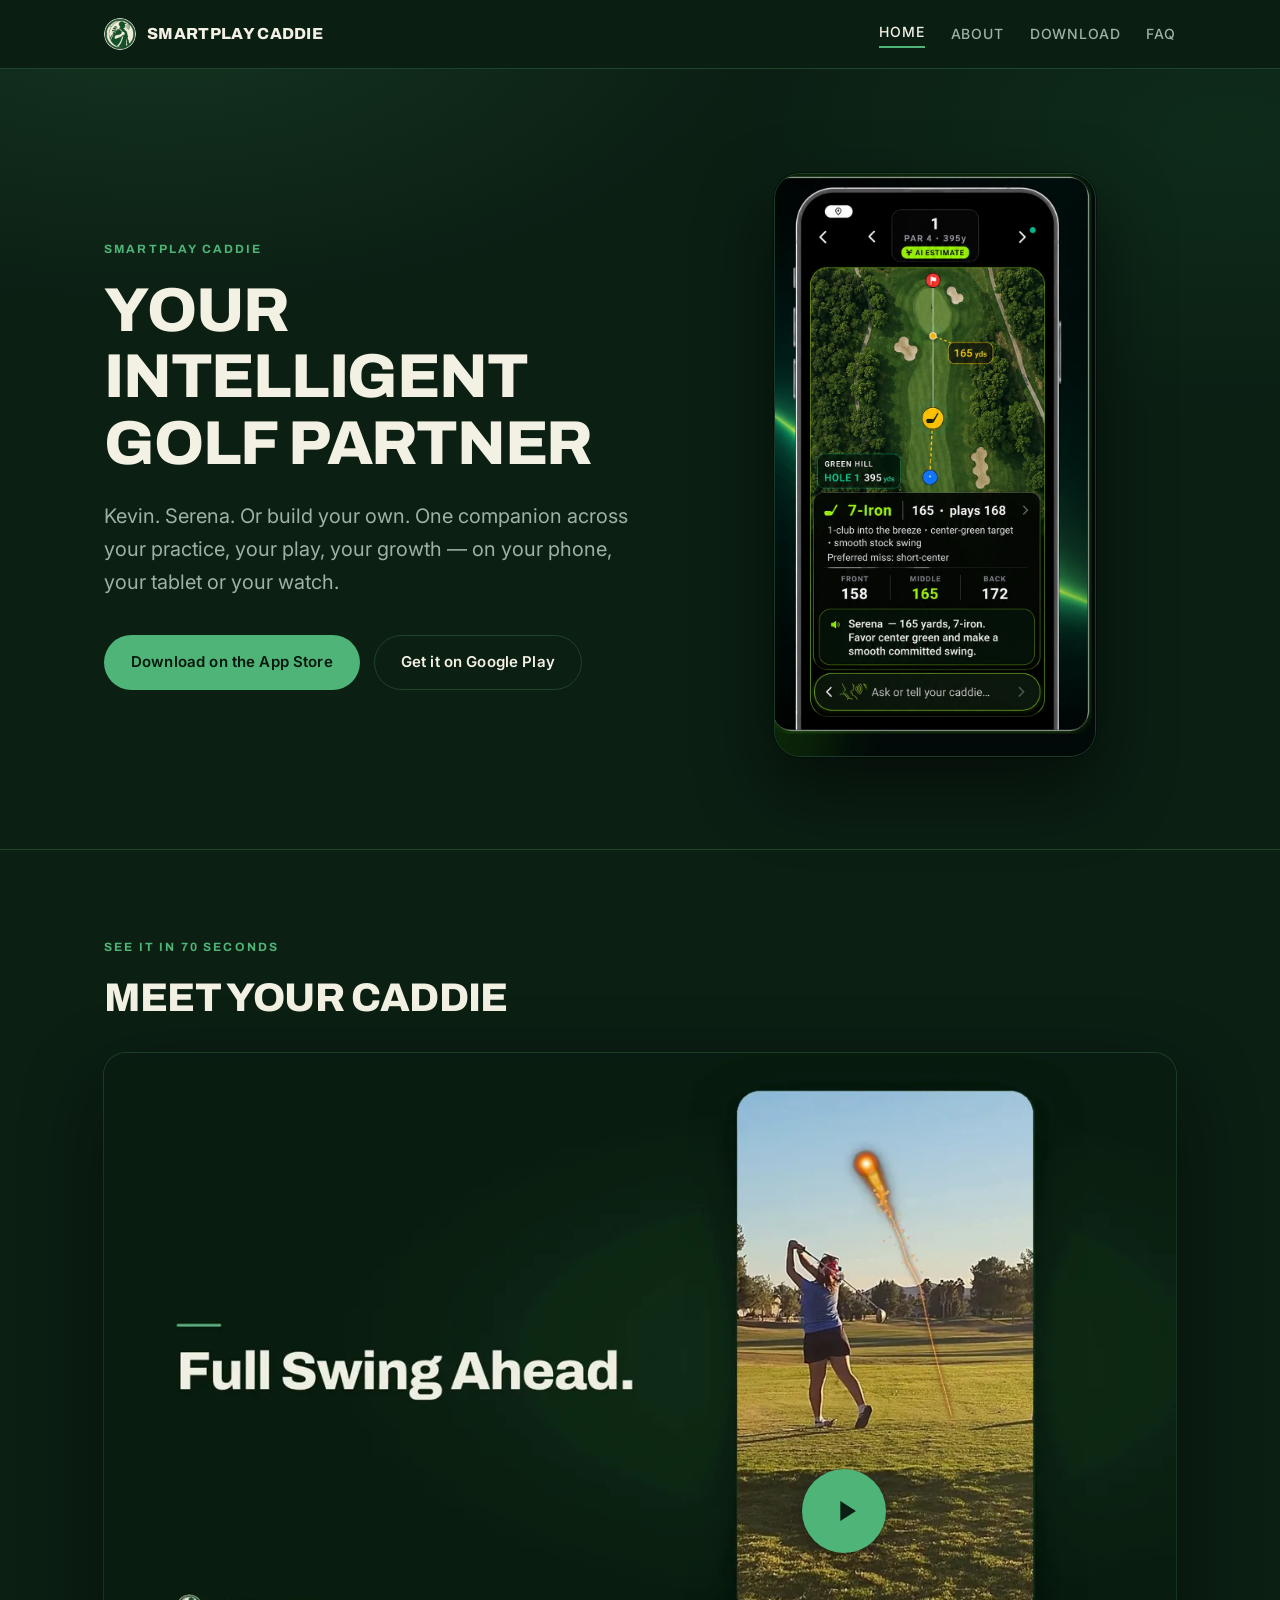
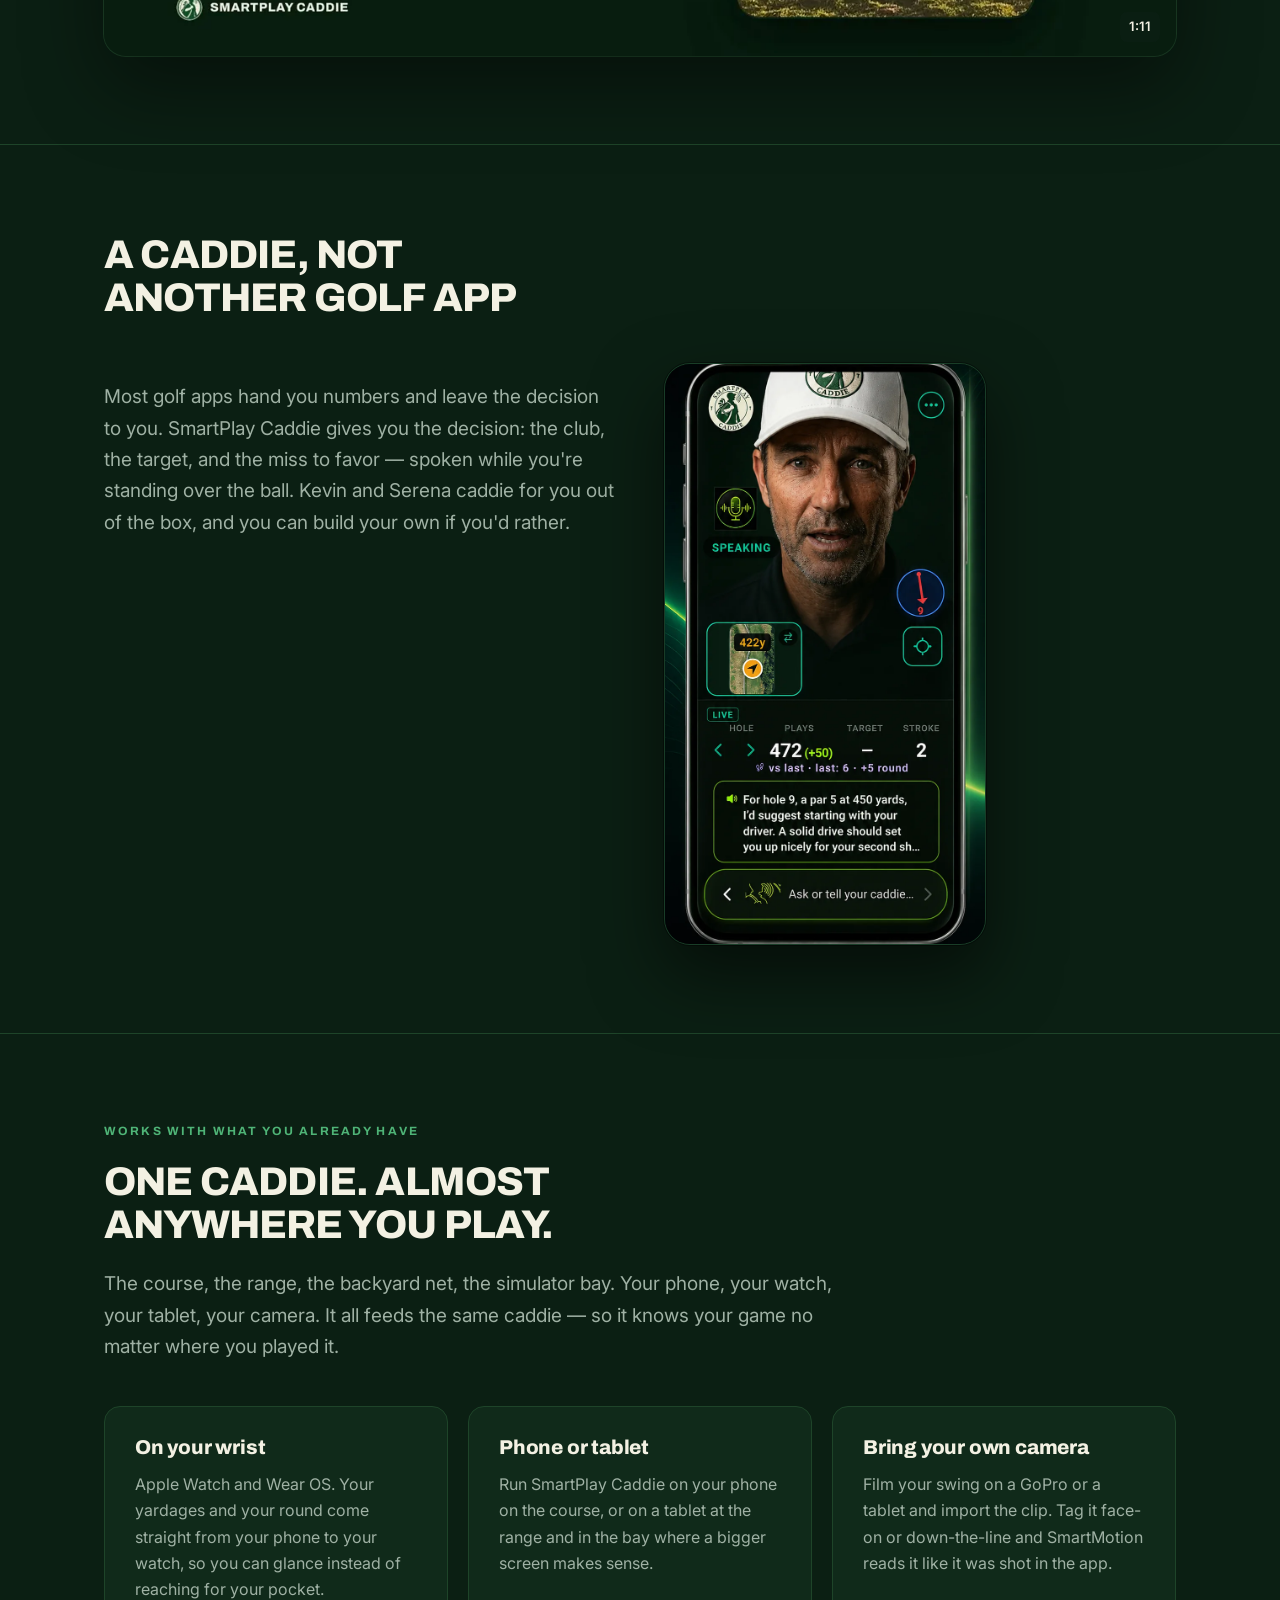
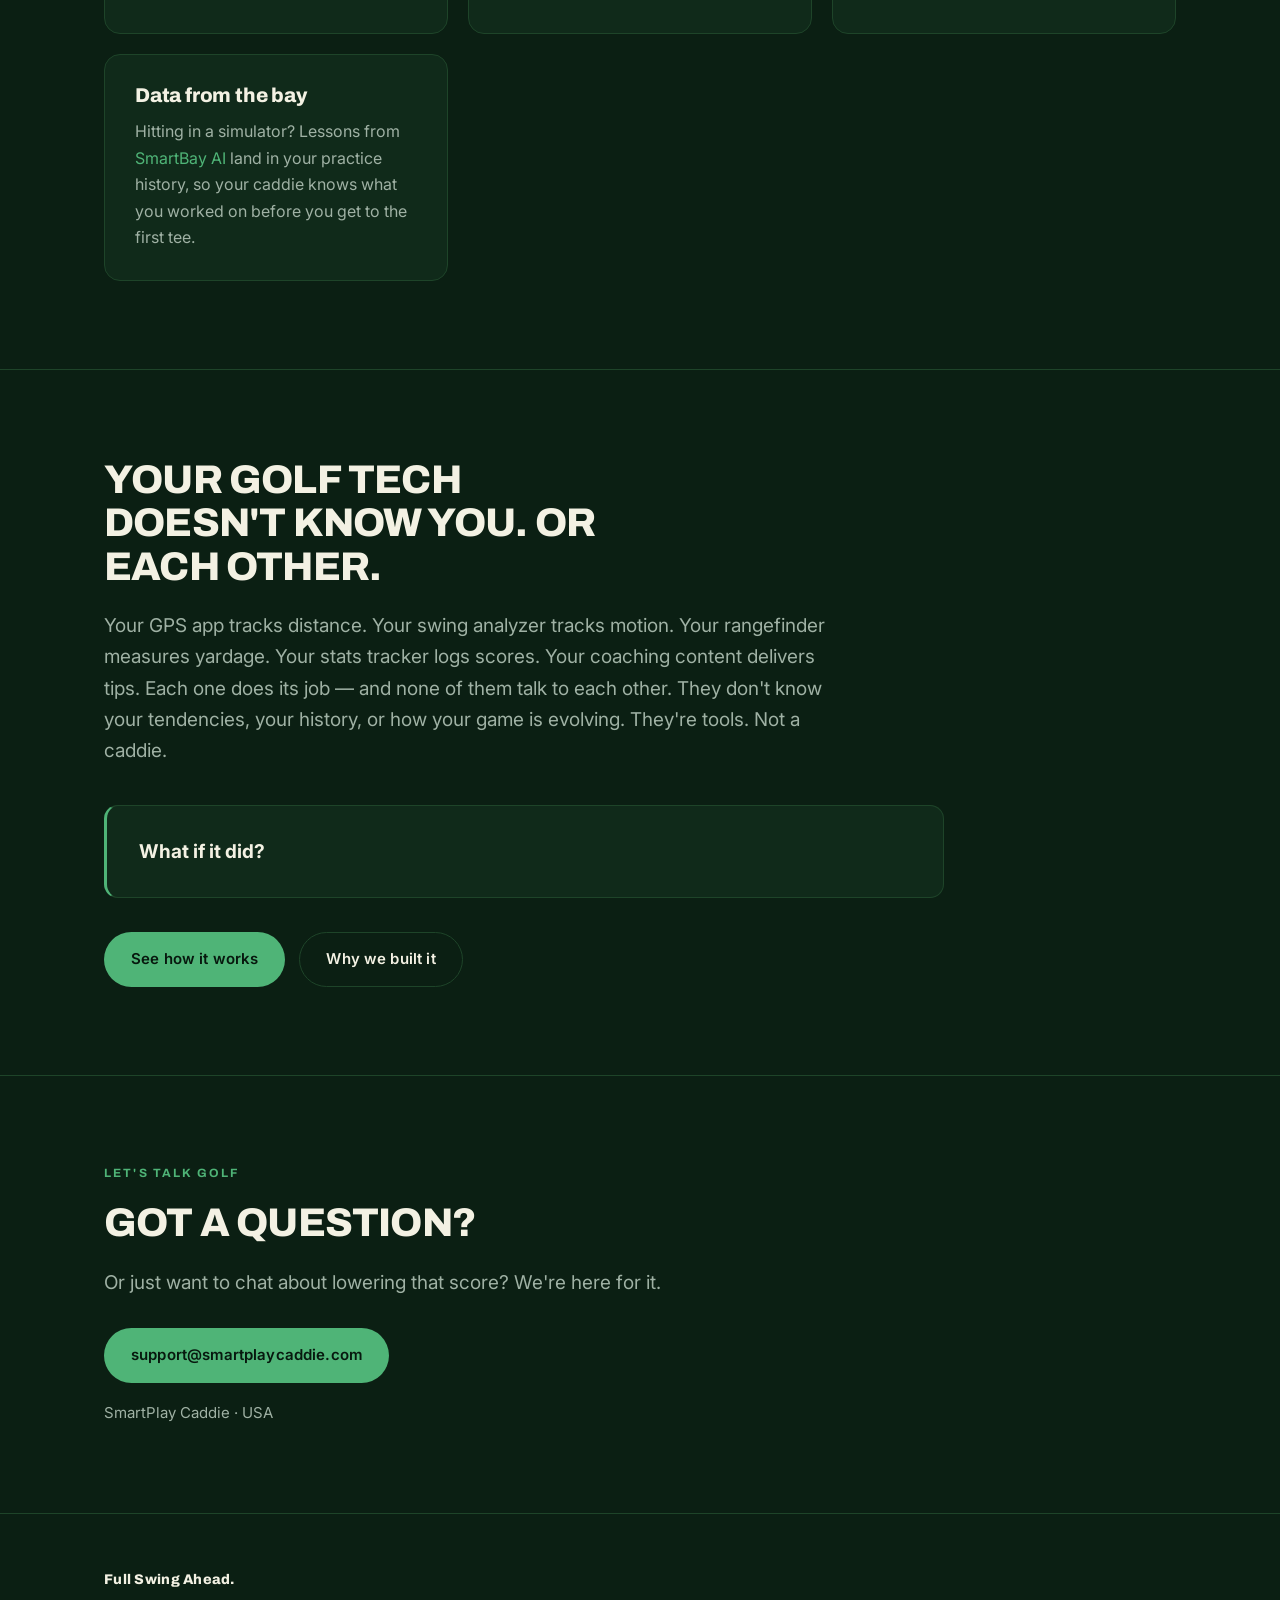
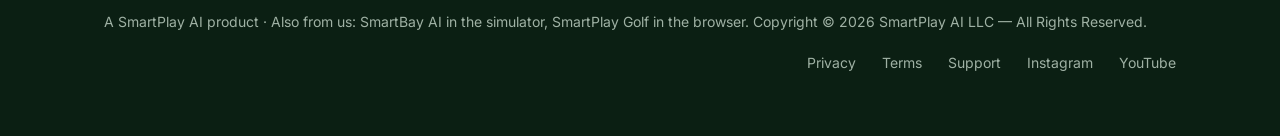
==== index.html @ 44fe3fb5 "Install and configure Vercel Web Analytics # Vercel Web Analytics Installation Report  ## Summary Su" ====
<!doctype html>
<html lang="en">
<head>
<meta charset="utf-8">
<meta name="viewport" content="width=device-width, initial-scale=1">
<title>SmartPlay Caddie — AI Golf Caddie for GPS Yardage and Swing Analysis</title>
<meta name="description" content="SmartPlay Caddie is a voice-first AI golf caddie. GPS yardage, club advice and swing feedback from Kevin, Serena, or a caddie you build — on your phone, tablet or watch, on the course or in the bay.">
<link rel="canonical" href="https://smartplaycaddie.com/">
<meta name="apple-itunes-app" content="app-id=6772344465">
<meta name="theme-color" content="#0B1F13">
<meta property="og:type" content="website">
<meta property="og:site_name" content="SmartPlay Caddie">
<meta property="og:title" content="SmartPlay Caddie — AI Golf Caddie for GPS Yardage and Swing Analysis">
<meta property="og:description" content="SmartPlay Caddie is a voice-first AI golf caddie. GPS yardage, club advice and swing feedback from Kevin, Serena, or a caddie you build — on your phone, tablet or watch, on the course or in the bay.">
<meta property="og:url" content="https://smartplaycaddie.com/">
<meta property="og:image" content="https://smartplaycaddie.com/og.png">
<meta property="og:image:width" content="1200">
<meta property="og:image:height" content="630">
<meta property="og:image:alt" content="SmartPlay Caddie — your intelligent golf partner">
<meta name="twitter:card" content="summary_large_image">
<meta name="twitter:image" content="https://smartplaycaddie.com/og.png">
<link rel="icon" href="/favicon.ico" sizes="any">
<link rel="icon" type="image/png" sizes="32x32" href="/favicon-32.png">
<link rel="apple-touch-icon" href="/favicon-180.png">
<link rel="preconnect" href="https://fonts.googleapis.com">
<link rel="preconnect" href="https://fonts.gstatic.com" crossorigin>
<link href="https://fonts.googleapis.com/css2?family=Archivo:wght@700;800&family=Inter:wght@400;500;600&display=swap" rel="stylesheet">
<link rel="stylesheet" href="/style.css">
<script>
  window.va = window.va || function () { (window.vaq = window.vaq || []).push(arguments); };
</script>
<script defer src="/_vercel/insights/script.js"></script>
<script>
if ('serviceWorker' in navigator) {
  navigator.serviceWorker.getRegistrations()
    .then(function (rs) { rs.forEach(function (r) { r.unregister(); }); })
    .catch(function () {});
  if (window.caches && caches.keys) {
    caches.keys()
      .then(function (ks) { ks.forEach(function (k) { caches.delete(k); }); })
      .catch(function () {});
  }
}
</script>
<script type="application/ld+json">
{
 "@context": "https://schema.org",
 "@graph": [
  {
   "@type": "Organization",
   "@id": "https://smartplaycaddie.com/#org",
   "name": "SmartPlay Caddie",
   "url": "https://smartplaycaddie.com/",
   "logo": "https://smartplaycaddie.com/favicon-512.png",
   "email": "support@smartplaycaddie.com",
   "sameAs": [
    "https://www.instagram.com/smartplaycaddie/",
    "https://www.youtube.com/@smartplaycaddie"
   ],
   "parentOrganization": {
    "@type": "Organization",
    "name": "SmartPlay AI LLC",
    "url": "https://www.smartplayapps.com/"
   }
  },
  {
   "@type": "MobileApplication",
   "@id": "https://smartplaycaddie.com/#app",
   "name": "SmartPlay Caddie",
   "operatingSystem": "iOS, Android, watchOS, Wear OS",
   "applicationCategory": "SportsApplication",
   "description": "A voice-first AI golf caddie: GPS yardage, club advice and instant swing feedback, spoken hands-free.",
   "url": "https://smartplaycaddie.com/",
   "image": "https://smartplaycaddie.com/og.png",
   "installUrl": [
    "https://apps.apple.com/us/app/id6772344465",
    "https://play.google.com/store/apps/details?id=com.smartplaycaddie.app"
   ],
   "offers": {
    "@type": "Offer",
    "price": "0",
    "priceCurrency": "USD",
    "description": "Free to download; subscription with free trial"
   },
   "publisher": {
    "@id": "https://smartplaycaddie.com/#org"
   }
  },
  {
   "@type": "WebSite",
   "@id": "https://smartplaycaddie.com/#site",
   "url": "https://smartplaycaddie.com/",
   "name": "SmartPlay Caddie",
   "publisher": {
    "@id": "https://smartplaycaddie.com/#org"
   }
  }
 ]
}
</script>
</head>
<body>
<header><div class="wrap bar">
  <a class="brand" href="/"><img src="/favicon-192.png" alt="">SmartPlay Caddie</a>
  <nav><a href="/" aria-current=page>Home</a><a href="/about">About</a><a href="/download">Download</a><a href="/faq">FAQ</a></nav>
</div></header>

<section class="hero"><div class="wrap hero-split">
  <div>
    <p class="eyebrow">SmartPlay Caddie</p>
    <h1>Your intelligent golf partner</h1>
    <p class="lede">Kevin. Serena. Or build your own. One companion across your practice,
      your play, your growth &mdash; on your phone, your tablet or your watch.</p>
    <div class="btns">
      <a class="btn btn-p" href="https://apps.apple.com/us/app/id6772344465">Download on the App&nbsp;Store</a>
      <a class="btn btn-s" href="https://play.google.com/store/apps/details?id=com.smartplaycaddie.app">Get it on Google&nbsp;Play</a>
    </div>
  </div>
  <img class="shot" src="/shot-hole.webp" width="820" height="1491" alt="SmartPlay Caddie
    showing hole 1 with front, middle and back yardages and a 7-iron club call">
</div></section>

<section class="watch"><div class="wrap">
  <p class="eyebrow">See it in 70 seconds</p>
  <h2>Meet your caddie</h2>
  <div class="yt" data-id="phRi4HL9-ow">
    <button type="button" class="yt-btn" aria-label="Play video: Welcome to SmartPlay Caddie (1 minute 11 seconds)">
      <img src="/video-poster.webp" width="1280" height="720" loading="lazy" alt="Her drive with a fire-streak ball trace and the words Full Swing Ahead">
      <span class="yt-play" aria-hidden="true"><svg viewBox="0 0 24 24" width="34" height="34"><path d="M8 5v14l11-7z" fill="currentColor"/></svg></span>
      <span class="yt-len" aria-hidden="true">1:11</span>
    </button>
  </div>
</div></section>


<section><div class="wrap">
  <h2>A caddie, not another golf app</h2>
  <div class="shot-pair">
    <div class="copy">
      <p class="lede">Most golf apps hand you numbers and leave the decision to you. SmartPlay
        Caddie gives you the decision: the club, the target, and the miss to favor &mdash;
        spoken while you're standing over the ball. Kevin and Serena caddie for you out of the
        box, and you can build your own if you'd rather.</p>
    </div>
    <div class="media"><img class="shot" src="/shot-voice.webp" width="760" height="1376"
      loading="lazy" alt="Kevin talking through a 450-yard par 5 with live voice coaching"></div>
  </div>
</div></section>

<section><div class="wrap">
  <p class="eyebrow">Works with what you already have</p>
  <h2>One caddie. Almost anywhere you play.</h2>
  <p class="lede">The course, the range, the backyard net, the simulator bay. Your phone,
    your watch, your tablet, your camera. It all feeds the same caddie &mdash; so it knows
    your game no matter where you played it.</p>
  <div class="grid">
    <div class="card"><h3>On your wrist</h3><p>Apple Watch and Wear OS. Your yardages and your
      round come straight from your phone to your watch, so you can glance instead of
      reaching for your pocket.</p></div>
    <div class="card"><h3>Phone or tablet</h3><p>Run SmartPlay Caddie on your phone on the
      course, or on a tablet at the range and in the bay where a bigger screen makes sense.</p></div>
    <div class="card"><h3>Bring your own camera</h3><p>Film your swing on a GoPro or a tablet
      and import the clip. Tag it face-on or down-the-line and SmartMotion reads it like it
      was shot in the app.</p></div>
    <div class="card"><h3>Data from the bay</h3><p>Hitting in a simulator? Lessons from
      <a href="https://smartbayai.com">SmartBay AI</a> land in your practice history, so your
      caddie knows what you worked on before you get to the first tee.</p></div>
  </div>
</div></section>

<section><div class="wrap">
  <h2>Your golf tech doesn't know you. Or each other.</h2>
  <p class="lede">Your GPS app tracks distance. Your swing analyzer tracks motion. Your
    rangefinder measures yardage. Your stats tracker logs scores. Your coaching content
    delivers tips. Each one does its job &mdash; and none of them talk to each other. They
    don't know your tendencies, your history, or how your game is evolving. They're tools.
    Not a caddie.</p>
  <div class="pull"><strong>What if it did?</strong></div>
  <div class="btns" style="margin-top:34px">
    <a class="btn btn-p" href="/download">See how it works</a>
    <a class="btn btn-s" href="/about">Why we built it</a>
  </div>
</div></section>

<section><div class="wrap">
  <p class="eyebrow">Let's talk golf</p>
  <h2>Got a question?</h2>
  <p class="lede">Or just want to chat about lowering that score? We're here for it.</p>
  <div class="btns" style="margin-top:30px">
    <a class="btn btn-p" href="mailto:support@smartplaycaddie.com">support@smartplaycaddie.com</a>
  </div>
  <p style="color:var(--cream-dim);font-size:15px">SmartPlay Caddie &middot; USA</p>
</div></section>
<footer><div class="wrap frow">
  <span class="tag">Full Swing Ahead.</span>
  <span>A <a href="https://smartplayapps.com">SmartPlay AI</a> product &middot; Also from us: <a href="https://smartbayai.com">SmartBay AI</a> in the simulator, <a href="https://smartplaygolf.com">SmartPlay Golf</a> in the browser. Copyright &copy; 2026 SmartPlay AI LLC &mdash; All Rights Reserved.</span>
  <span class="flinks"><a href="/privacy">Privacy</a><a href="/terms">Terms</a><a href="mailto:support@smartplaycaddie.com">Support</a><a href="https://www.instagram.com/smartplaycaddie/" rel="me noopener" target="_blank">Instagram</a><a href="https://www.youtube.com/@smartplaycaddie" rel="me noopener" target="_blank">YouTube</a></span>
</div></footer>
<script>
document.querySelectorAll('.yt').forEach(function(el){
  el.querySelector('.yt-btn').addEventListener('click',function(){
    var f=document.createElement('iframe');
    f.src='https://www.youtube-nocookie.com/embed/'+el.dataset.id+'?autoplay=1&rel=0&modestbranding=1&playsinline=1';
    f.title='Welcome to SmartPlay Caddie';
    f.allow='accelerometer; autoplay; encrypted-media; gyroscope; picture-in-picture; fullscreen';
    f.allowFullscreen=true; el.replaceChildren(f);
  });
});
</script>
</body>
</html>
---- style.css ----
:root{
  --ink:#0B1F13; --surface:#102A1A; --surface-2:#16351F; --rule:#1E4429;
  --green:#1D6B3F; --green-hi:#4FB477; --green-glow:rgba(79,180,119,.14);
  --cream:#F3F1E3; --cream-dim:#9FB1A4; --white:#FFFFFF;
  --maxw:1120px;
}
*{box-sizing:border-box}
html{scroll-behavior:smooth}
body{
  margin:0; background:var(--ink); color:var(--cream);
  font:400 17px/1.65 Inter,-apple-system,BlinkMacSystemFont,"Segoe UI",Helvetica,Arial,sans-serif;
  -webkit-font-smoothing:antialiased;
}
a{color:var(--green-hi); text-decoration:none}
a:hover{text-decoration:underline}
.wrap{max-width:var(--maxw); margin:0 auto; padding:0 24px}

h1,h2,h3,.display{font-family:Archivo,Inter,sans-serif; font-weight:800; letter-spacing:-.02em; line-height:1.08; margin:0}

/* header */
header{position:sticky; top:0; z-index:50; background:rgba(11,31,19,.86); backdrop-filter:blur(12px); border-bottom:1px solid var(--rule)}
.bar{display:flex; align-items:center; gap:28px; height:68px}
.brand{display:flex; align-items:center; gap:11px; font-family:Archivo,sans-serif; font-weight:800; font-size:16px; letter-spacing:.02em; color:var(--cream); text-transform:uppercase}
.brand:hover{text-decoration:none}
.brand img{width:32px; height:32px; border-radius:50%; display:block}
nav{margin-left:auto; display:flex; gap:26px; align-items:center}
nav a{color:var(--cream-dim); font-size:14px; font-weight:500; letter-spacing:.06em; text-transform:uppercase}
nav a:hover,nav a[aria-current=page]{color:var(--cream); text-decoration:none}
nav a[aria-current=page]{border-bottom:2px solid var(--green-hi); padding-bottom:3px}

/* buttons */
.btn{display:inline-flex; align-items:center; justify-content:center; gap:9px;
  padding:14px 26px; border-radius:999px; font-weight:600; font-size:15px; letter-spacing:.01em;
  border:1px solid transparent; transition:transform .15s ease, background .15s ease}
.btn:hover{text-decoration:none; transform:translateY(-1px)}
.btn-p{background:var(--green-hi); color:#07180E}
.btn-p:hover{background:#66C98C}
.btn-s{background:transparent; color:var(--cream); border-color:var(--rule)}
.btn-s:hover{border-color:var(--green-hi); background:var(--green-glow)}
.btns{display:flex; flex-wrap:wrap; gap:14px}

/* sections */
section{padding:88px 0}
section+section{border-top:1px solid var(--rule)}
.eyebrow{font-family:Archivo,sans-serif; font-weight:700; font-size:12px; letter-spacing:.18em;
  text-transform:uppercase; color:var(--green-hi); margin:0 0 18px}
.lede{font-size:19px; color:var(--cream-dim); max-width:62ch; margin:22px 0 0}
p{margin:18px 0 0}

.hero{padding:104px 0 92px; background:
  radial-gradient(900px 460px at 12% -10%, var(--green-glow), transparent 70%),
  radial-gradient(700px 400px at 96% 8%, rgba(29,107,63,.16), transparent 72%)}
.hero h1{font-size:clamp(38px,5.4vw,62px); text-transform:uppercase; max-width:14ch}
.hero .lede{font-size:20px; max-width:50ch}
.hero .btns{margin-top:36px}
.hero-split{display:grid; grid-template-columns:1.05fr .95fr; gap:56px; align-items:center}
.hero-split .shot{justify-self:center}

/* phone renders — framed as device panels, since the source art keeps its own
   glow and does not cut out cleanly */
.shot{display:block; width:100%; max-width:322px; height:auto;
  border-radius:26px; border:1px solid rgba(79,180,119,.20);
  box-shadow:0 30px 70px rgba(0,0,0,.55), 0 0 0 1px rgba(0,0,0,.4)}
.shot-pair{display:grid; grid-template-columns:1fr 1fr; gap:48px; align-items:start; margin-top:44px}
.shot-pair .copy{padding-top:4px}
.shot-pair .copy h3{font-size:24px; text-transform:none}
.shot-pair .copy p{color:var(--cream-dim); margin-top:14px}
.shot-pair.flip .media{order:-1}

h2{font-size:clamp(27px,3.6vw,40px); text-transform:uppercase; max-width:20ch}

.grid{display:grid; gap:20px; margin-top:44px; grid-template-columns:repeat(auto-fit,minmax(280px,1fr))}
.card{background:var(--surface); border:1px solid var(--rule); border-radius:16px; padding:30px}
.card h3{font-size:20px; letter-spacing:-.01em; text-transform:none}
.card p{color:var(--cream-dim); font-size:16px; margin-top:12px}

.pull{background:var(--surface); border:1px solid var(--rule); border-left:3px solid var(--green-hi);
  border-radius:14px; padding:30px 32px; margin-top:38px; font-size:19px; max-width:70ch}

/* faq */
.faq{margin:24px 0 8px; max-width:80ch}
.faq-h{font-size:clamp(19px,2.2vw,23px); color:var(--green-hi); letter-spacing:.09em;
  text-transform:uppercase; max-width:none; margin-top:56px}
.faq-h:first-of-type{margin-top:0}
details{border-bottom:1px solid var(--rule)}
details summary{cursor:pointer; list-style:none; padding:24px 44px 24px 0; position:relative;
  font-family:Archivo,sans-serif; font-weight:700; font-size:19px; letter-spacing:-.01em}
details summary::-webkit-details-marker{display:none}
details summary::after{content:"+"; position:absolute; right:8px; top:22px; font-size:26px;
  font-weight:400; color:var(--green-hi); line-height:1}
details[open] summary::after{content:"–"}
details summary:hover{color:var(--green-hi)}
details .a{padding:0 44px 26px 0; color:var(--cream-dim); margin:0}

/* footer */
footer{border-top:1px solid var(--rule); padding:54px 0 62px; color:var(--cream-dim); font-size:14px}
.frow{display:flex; flex-wrap:wrap; gap:18px 30px; align-items:center}
footer a{color:var(--cream-dim)}
footer a:hover{color:var(--cream)}
.flinks{margin-left:auto; display:flex; flex-wrap:wrap; gap:12px 26px}
.tag{font-family:Archivo,sans-serif; font-weight:800; color:var(--cream); letter-spacing:.02em}

/* legal pages: the repo fragment ships its own light-mode CSS, so give it a
   sheet of paper to sit on rather than fighting it with overrides. */
.legal-sheet{background:#FFFFFF; border-radius:18px; padding:14px 34px 26px; margin:0 auto; max-width:52rem}
.legal-wrap{padding:56px 0 84px}
.legal-back{display:inline-block; margin-bottom:26px; font-size:14px; letter-spacing:.06em; text-transform:uppercase}
/* the site's display rules must NOT reach into the legal copy: h2{max-width:20ch;
   text-transform:uppercase} was chopping "2. Description of the Service" onto two
   lines and shouting the section headings. Hand the fragment its own typography
   back. */
.legal-sheet h1,.legal-sheet h2,.legal-sheet h3,.legal-sheet h4{
  font-family:inherit; font-weight:700; text-transform:none; max-width:none;
  letter-spacing:normal; line-height:1.3}
.legal-sheet a{color:#1d6b3f}
.legal-sheet p{margin:1em 0}

@media (max-width:720px){
  .bar{height:60px; gap:14px}
  nav{gap:16px}
  nav a{font-size:12px; letter-spacing:.04em}
  section{padding:62px 0}
  .hero{padding:64px 0 56px}
  .hero-split,.shot-pair{grid-template-columns:1fr; gap:40px}
  .shot-pair.flip .media{order:0}
  .legal-sheet{padding:10px 18px 20px}
}
@media (max-width:440px){
  .bar{height:auto; flex-wrap:wrap; row-gap:6px; padding-top:12px; padding-bottom:10px}
  nav{margin-left:0; width:100%; justify-content:space-between}
}

/* click-to-play YouTube (loads YouTube only on click) */
.watch .yt{position:relative;margin-top:34px;aspect-ratio:16/9;border-radius:22px;overflow:hidden;background:var(--surface);
  box-shadow:0 30px 80px rgba(0,0,0,.45),0 0 0 1px var(--rule)}
.watch .yt-btn{all:unset;cursor:pointer;display:block;width:100%;height:100%;position:relative}
.watch .yt-btn img{width:100%;height:100%;object-fit:cover;display:block;transition:transform .4s ease}
.watch .yt-btn:hover img{transform:scale(1.02)}
.watch .yt-btn:focus-visible{outline:3px solid var(--green-hi);outline-offset:-3px}
.watch .yt-play{position:absolute;left:69%;top:76%;width:84px;height:84px;margin:-42px 0 0 -42px;border-radius:50%;
  background:var(--green-hi);color:var(--ink);display:flex;align-items:center;justify-content:center;
  box-shadow:0 10px 30px rgba(0,0,0,.4);transition:transform .2s ease}
.watch .yt-play svg{margin-left:4px}
@media (max-width:720px){.watch .yt-play{width:50px;height:50px;margin:-25px 0 0 -25px}.watch .yt-play svg{width:24px;height:24px}}
.watch .yt-btn:hover .yt-play{transform:scale(1.07)}
.watch .yt-len{position:absolute;right:16px;bottom:14px;background:rgba(11,31,19,.85);color:var(--cream);font-size:13px;
  font-weight:600;padding:4px 9px;border-radius:7px}
.watch .yt iframe{position:absolute;inset:0;width:100%;height:100%;border:0}
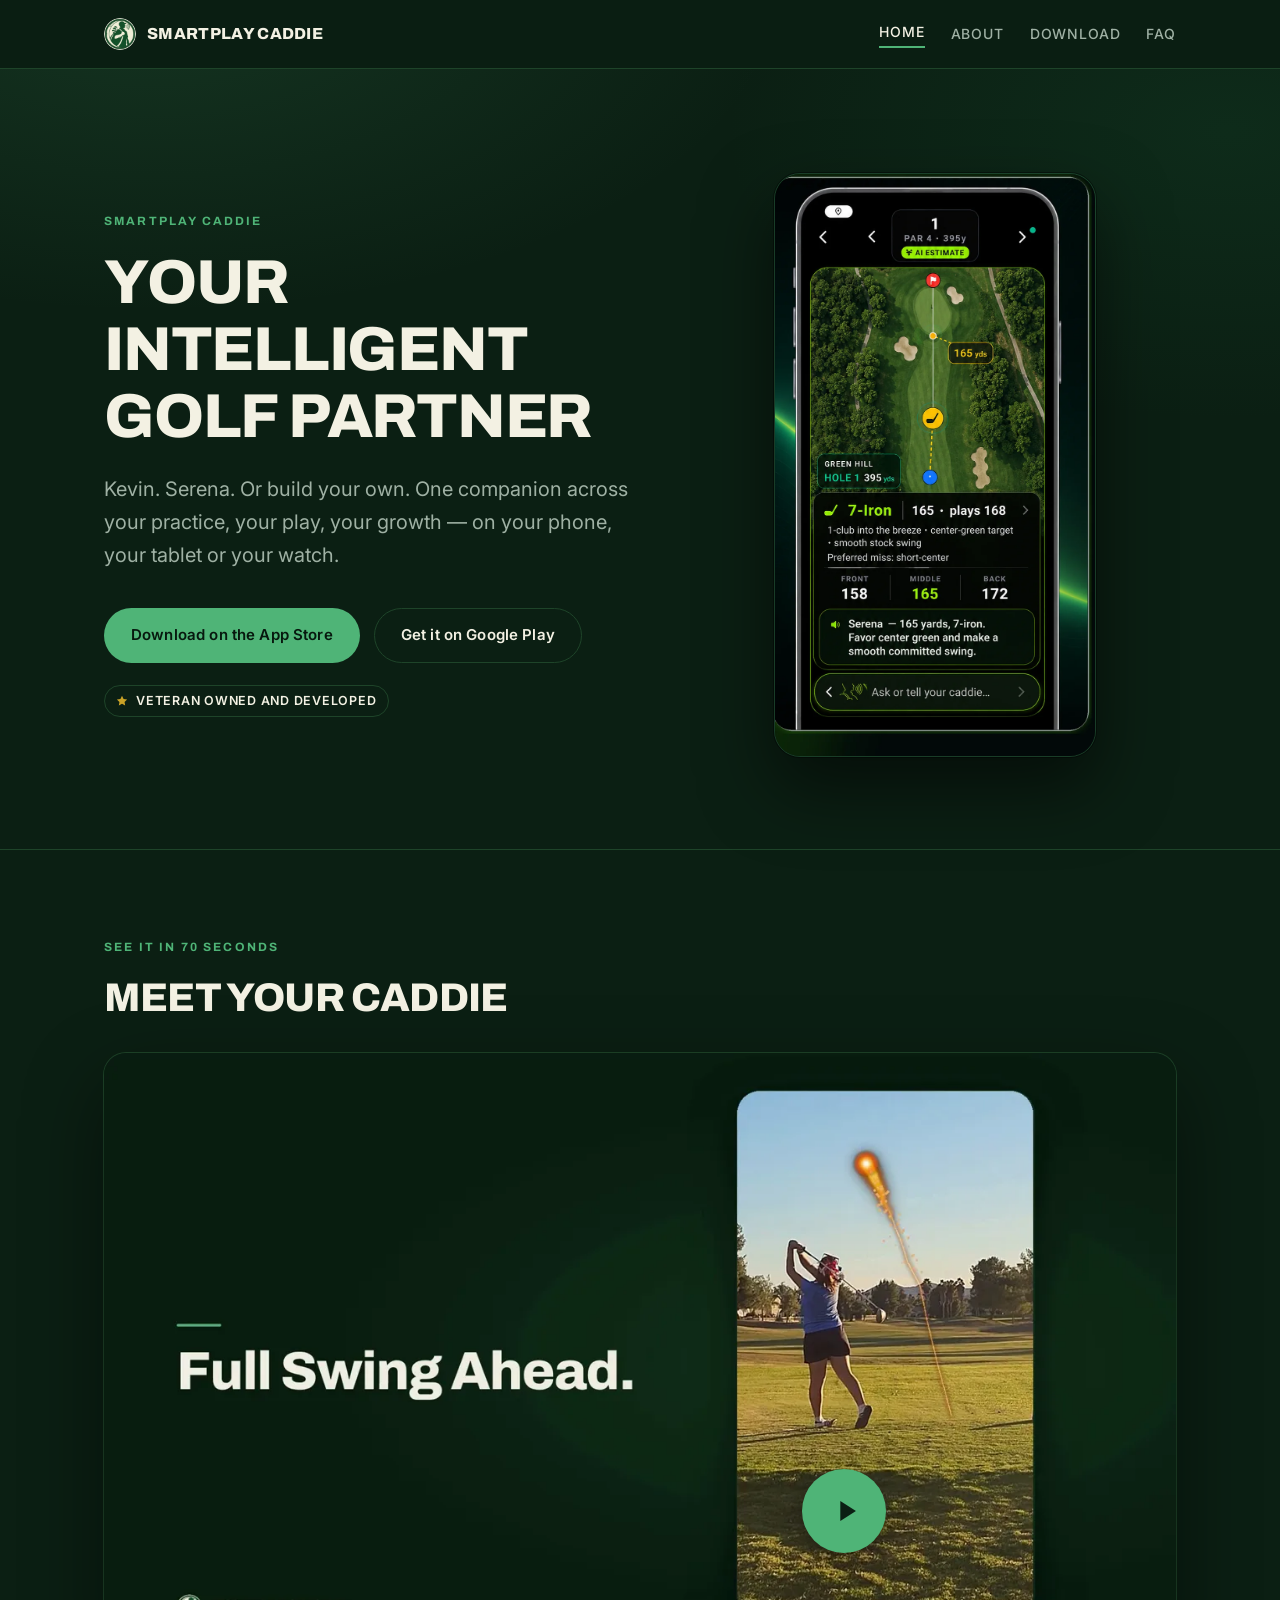
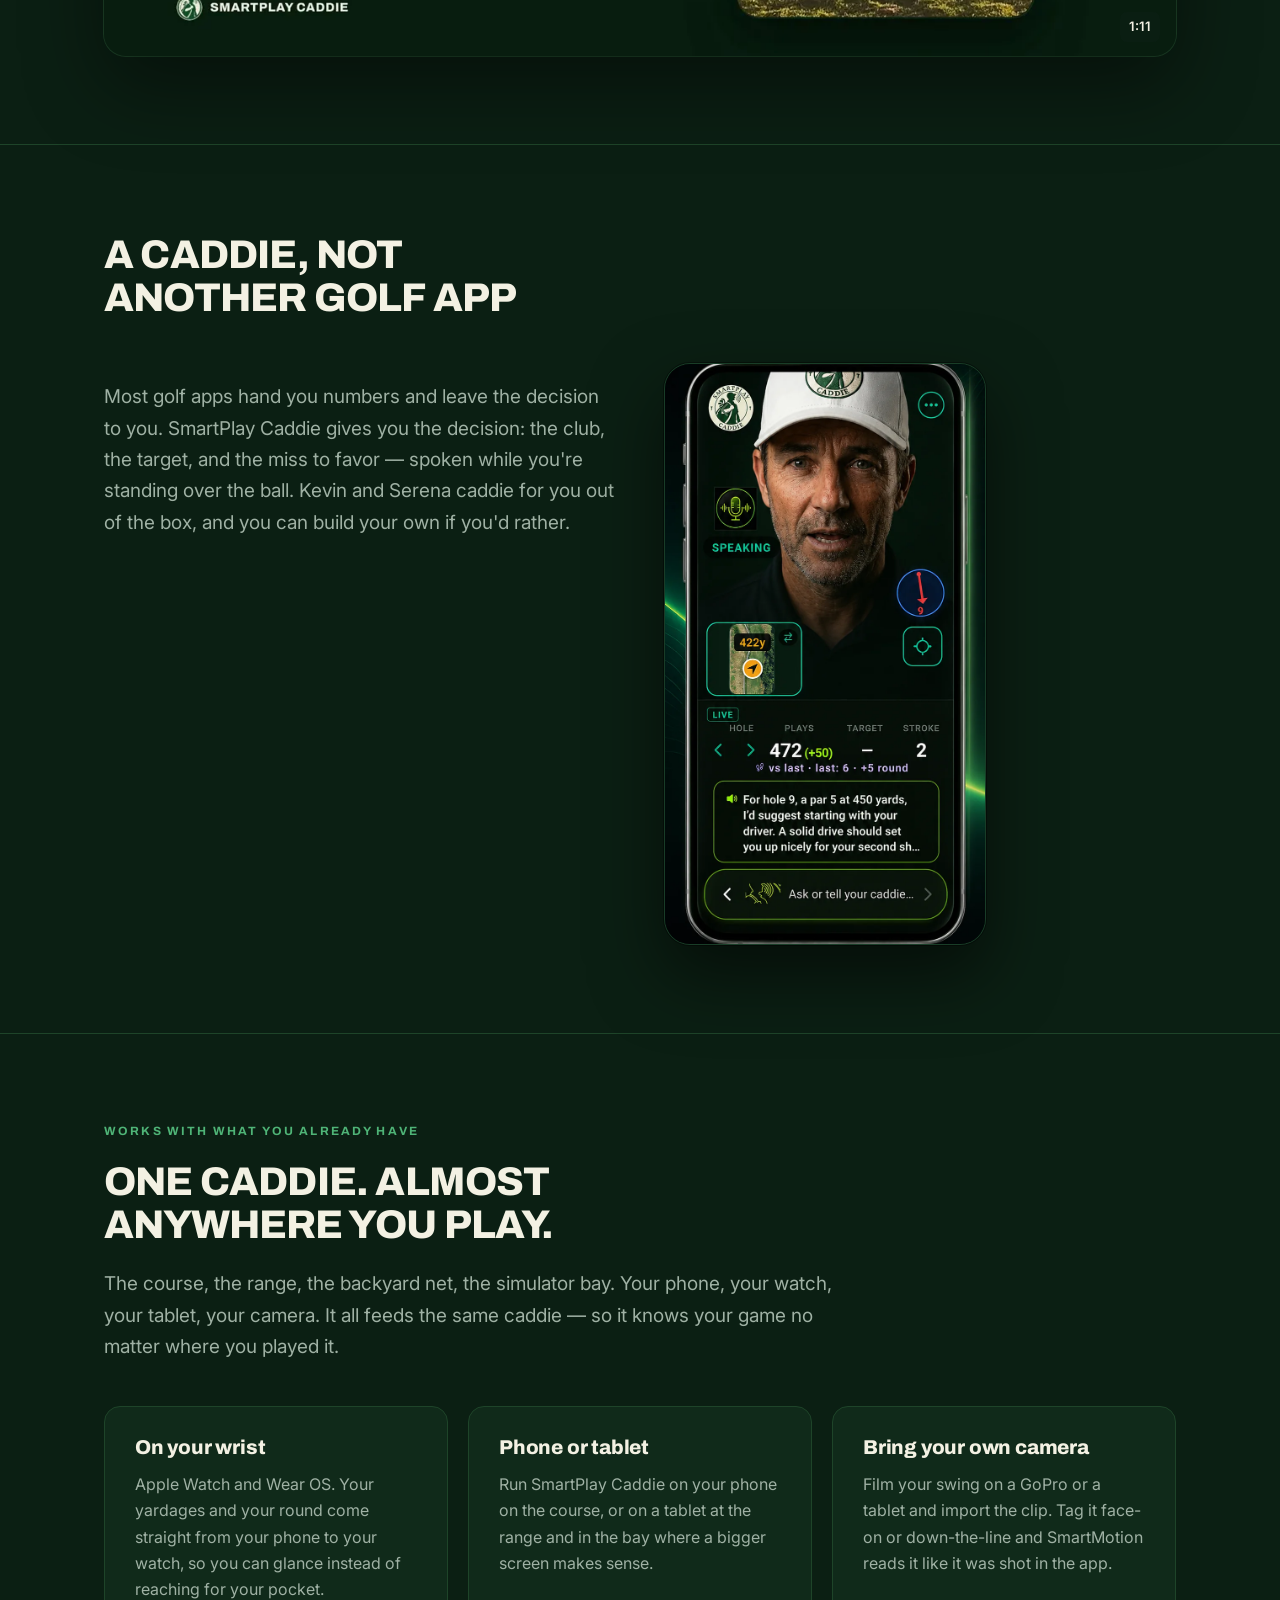
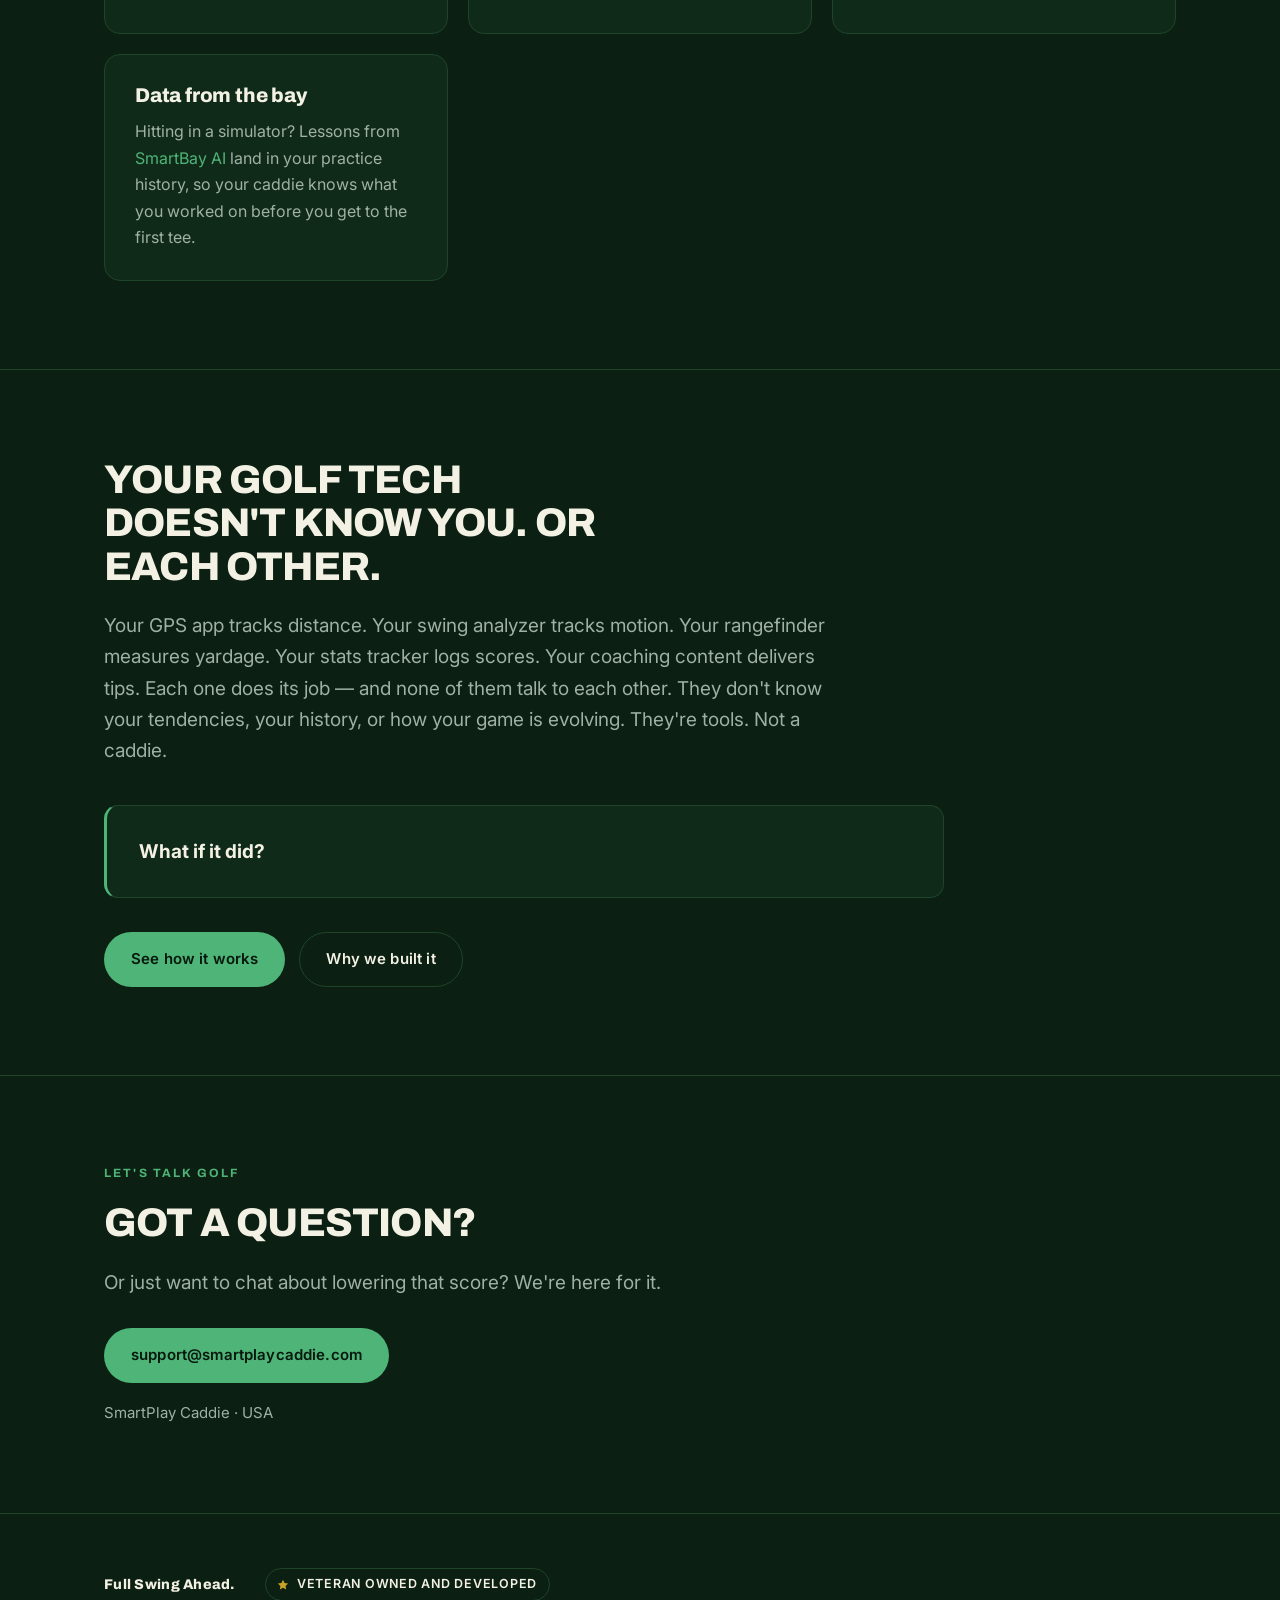
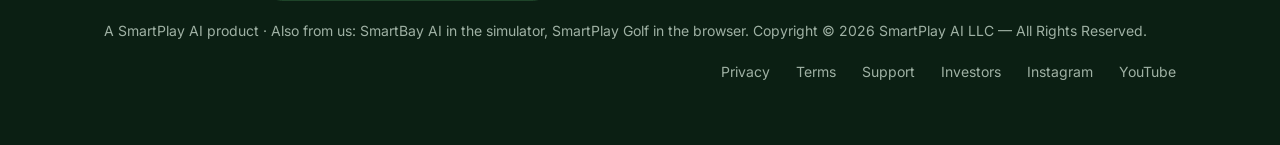
==== commit 99d6fd56: "Veteran Owned and Developed badge + Investors link Footer badge and Investors link on every page, he" ====
--- a/index.html
+++ b/index.html
@@ -26,10 +26,6 @@
 <link rel="preconnect" href="https://fonts.gstatic.com" crossorigin>
 <link href="https://fonts.googleapis.com/css2?family=Archivo:wght@700;800&family=Inter:wght@400;500;600&display=swap" rel="stylesheet">
 <link rel="stylesheet" href="/style.css">
-<script>
-  window.va = window.va || function () { (window.vaq = window.vaq || []).push(arguments); };
-</script>
-<script defer src="/_vercel/insights/script.js"></script>
 <script>
 if ('serviceWorker' in navigator) {
   navigator.serviceWorker.getRegistrations()
@@ -98,6 +94,8 @@
  ]
 }
 </script>
+<script>window.va = window.va || function () { (window.vaq = window.vaq || []).push(arguments); };</script>
+<script defer src="/_vercel/insights/script.js"></script>
 </head>
 <body>
 <header><div class="wrap bar">
@@ -115,6 +113,7 @@
       <a class="btn btn-p" href="https://apps.apple.com/us/app/id6772344465">Download on the App&nbsp;Store</a>
       <a class="btn btn-s" href="https://play.google.com/store/apps/details?id=com.smartplaycaddie.app">Get it on Google&nbsp;Play</a>
     </div>
+    <p class="vet vet-hero"><svg viewBox="0 0 24 24" width="14" height="14" aria-hidden="true"><path d="M12 2.8l2.7 5.6 6.1.9-4.4 4.3 1 6.1L12 16.8l-5.4 2.9 1-6.1-4.4-4.3 6.1-.9z" fill="currentColor"/></svg>Veteran Owned and Developed</p>
   </div>
   <img class="shot" src="/shot-hole.webp" width="820" height="1491" alt="SmartPlay Caddie
     showing hole 1 with front, middle and back yardages and a 7-iron club call">
@@ -193,8 +192,9 @@
 </div></section>
 <footer><div class="wrap frow">
   <span class="tag">Full Swing Ahead.</span>
+  <span class="vet"><svg viewBox="0 0 24 24" width="14" height="14" aria-hidden="true"><path d="M12 2.8l2.7 5.6 6.1.9-4.4 4.3 1 6.1L12 16.8l-5.4 2.9 1-6.1-4.4-4.3 6.1-.9z" fill="currentColor"/></svg>Veteran Owned and Developed</span>
   <span>A <a href="https://smartplayapps.com">SmartPlay AI</a> product &middot; Also from us: <a href="https://smartbayai.com">SmartBay AI</a> in the simulator, <a href="https://smartplaygolf.com">SmartPlay Golf</a> in the browser. Copyright &copy; 2026 SmartPlay AI LLC &mdash; All Rights Reserved.</span>
-  <span class="flinks"><a href="/privacy">Privacy</a><a href="/terms">Terms</a><a href="mailto:support@smartplaycaddie.com">Support</a><a href="https://www.instagram.com/smartplaycaddie/" rel="me noopener" target="_blank">Instagram</a><a href="https://www.youtube.com/@smartplaycaddie" rel="me noopener" target="_blank">YouTube</a></span>
+  <span class="flinks"><a href="/privacy">Privacy</a><a href="/terms">Terms</a><a href="mailto:support@smartplaycaddie.com">Support</a><a href="https://www.smartplayapps.com/investors">Investors</a><a href="https://www.instagram.com/smartplaycaddie/" rel="me noopener" target="_blank">Instagram</a><a href="https://www.youtube.com/@smartplaycaddie" rel="me noopener" target="_blank">YouTube</a></span>
 </div></footer>
 <script>
 document.querySelectorAll('.yt').forEach(function(el){
--- a/style.css
+++ b/style.css
@@ -99,6 +99,9 @@
 footer a:hover{color:var(--cream)}
 .flinks{margin-left:auto; display:flex; flex-wrap:wrap; gap:12px 26px}
 .tag{font-family:Archivo,sans-serif; font-weight:800; color:var(--cream); letter-spacing:.02em}
+.vet{display:inline-flex; align-items:center; gap:7px; font-size:12.5px; font-weight:600; letter-spacing:.06em; text-transform:uppercase; color:var(--cream); border:1px solid var(--rule); border-radius:100px; padding:5px 12px 5px 10px; white-space:nowrap}
+.vet svg{color:#C9A227; flex:none}
+.vet-hero{margin:22px 0 0}
 
 /* legal pages: the repo fragment ships its own light-mode CSS, so give it a
    sheet of paper to sit on rather than fighting it with overrides. */
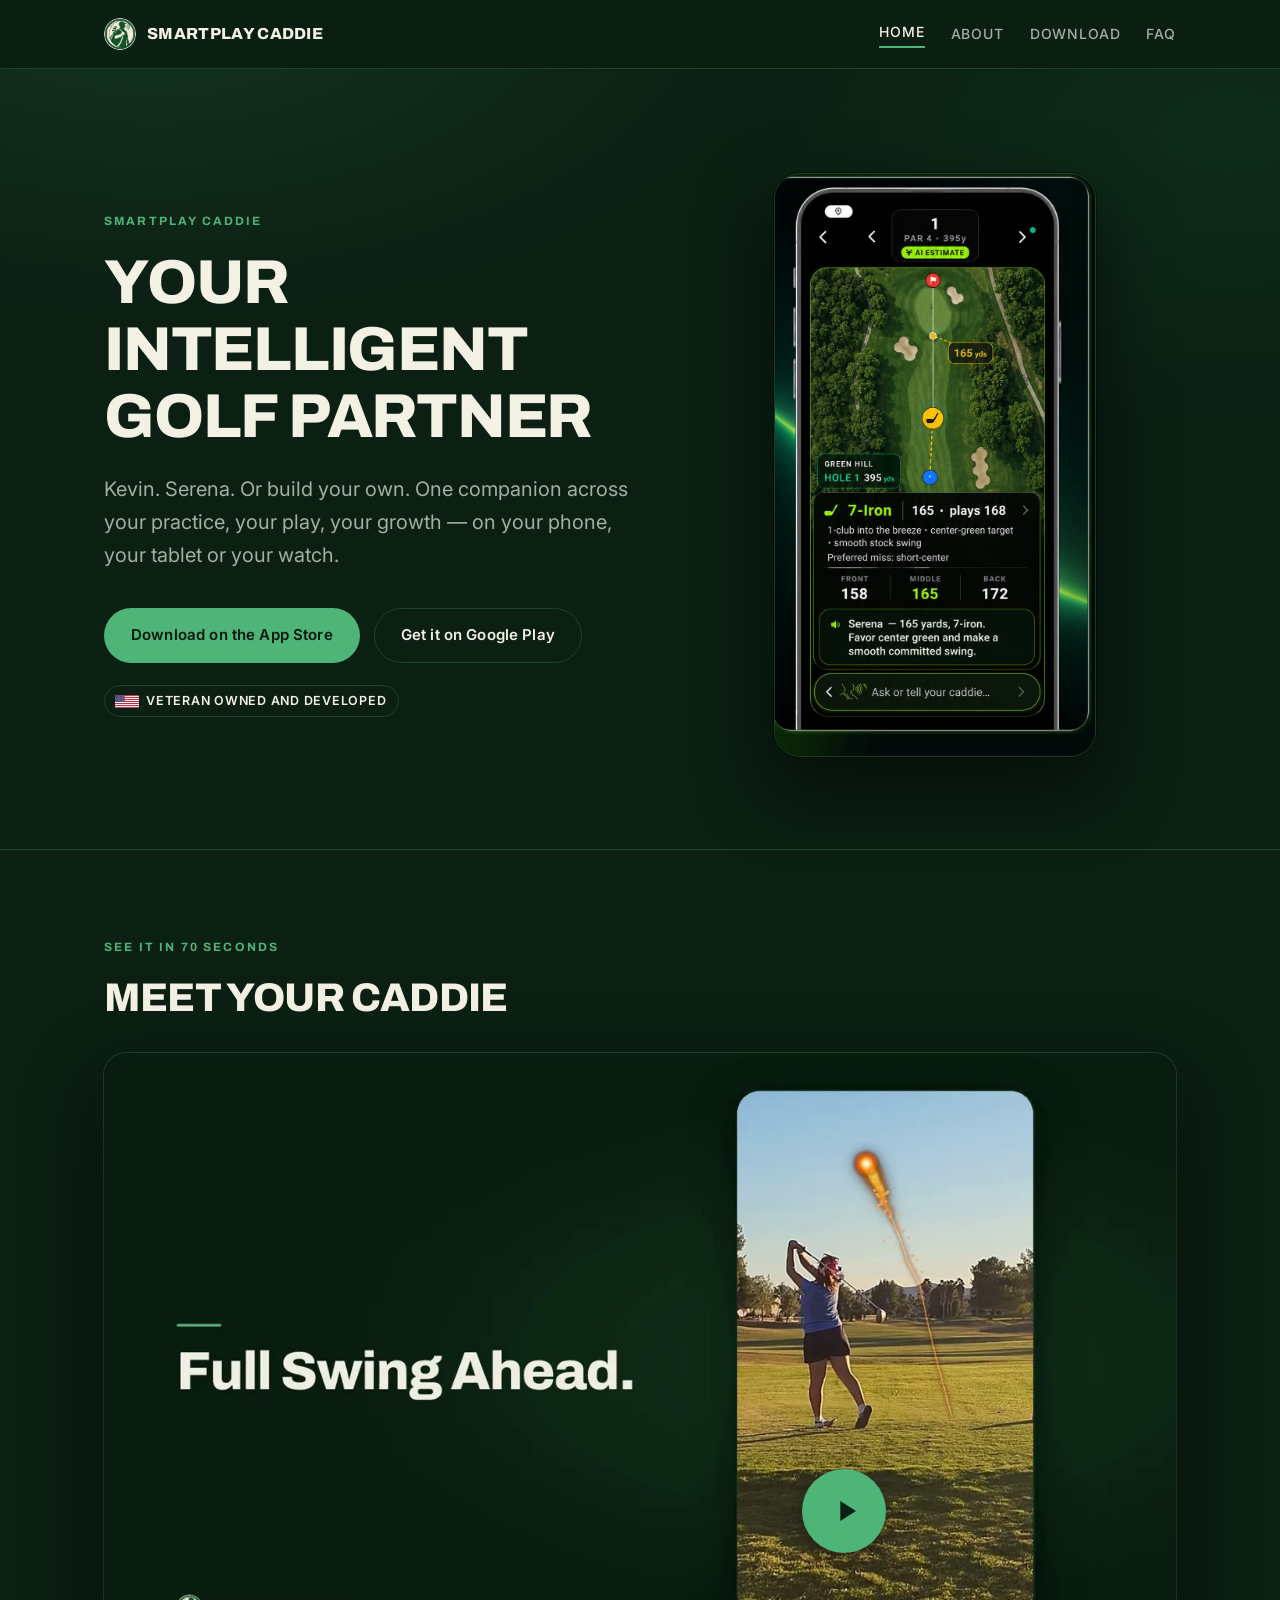
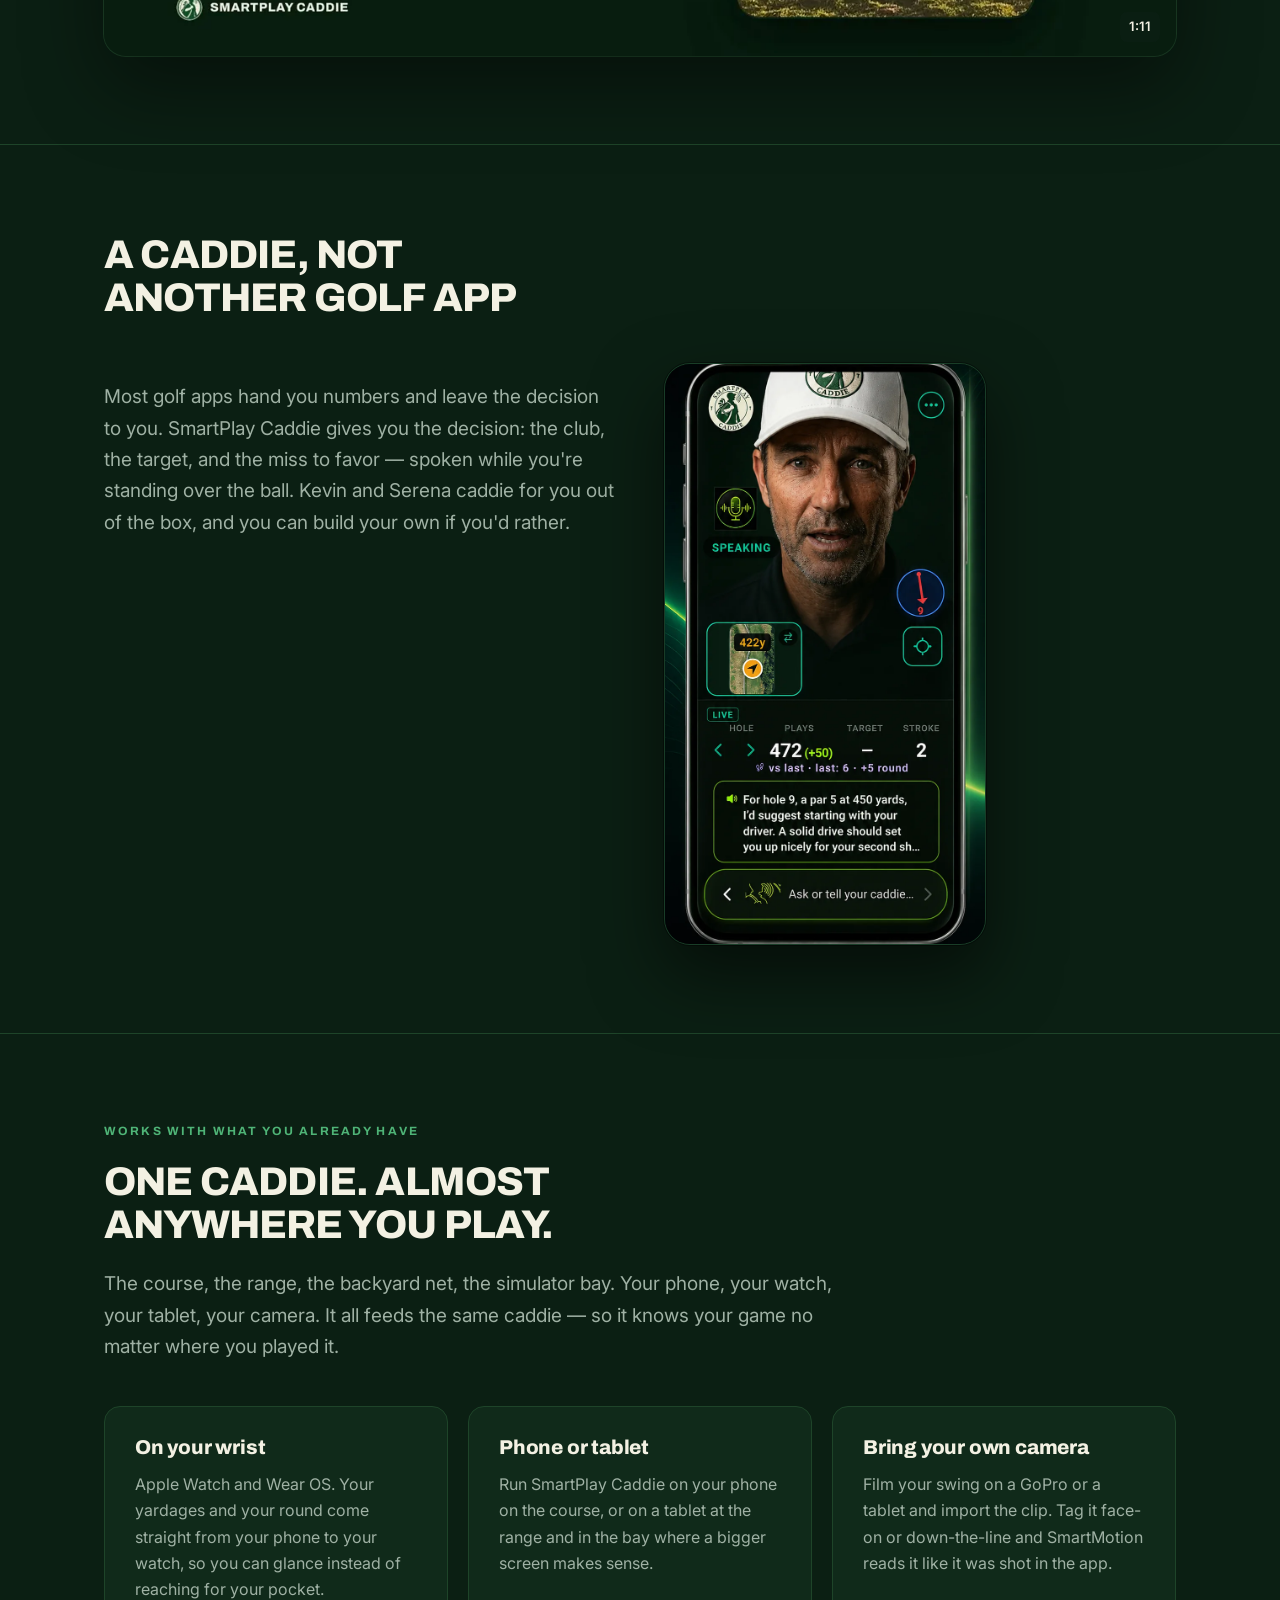
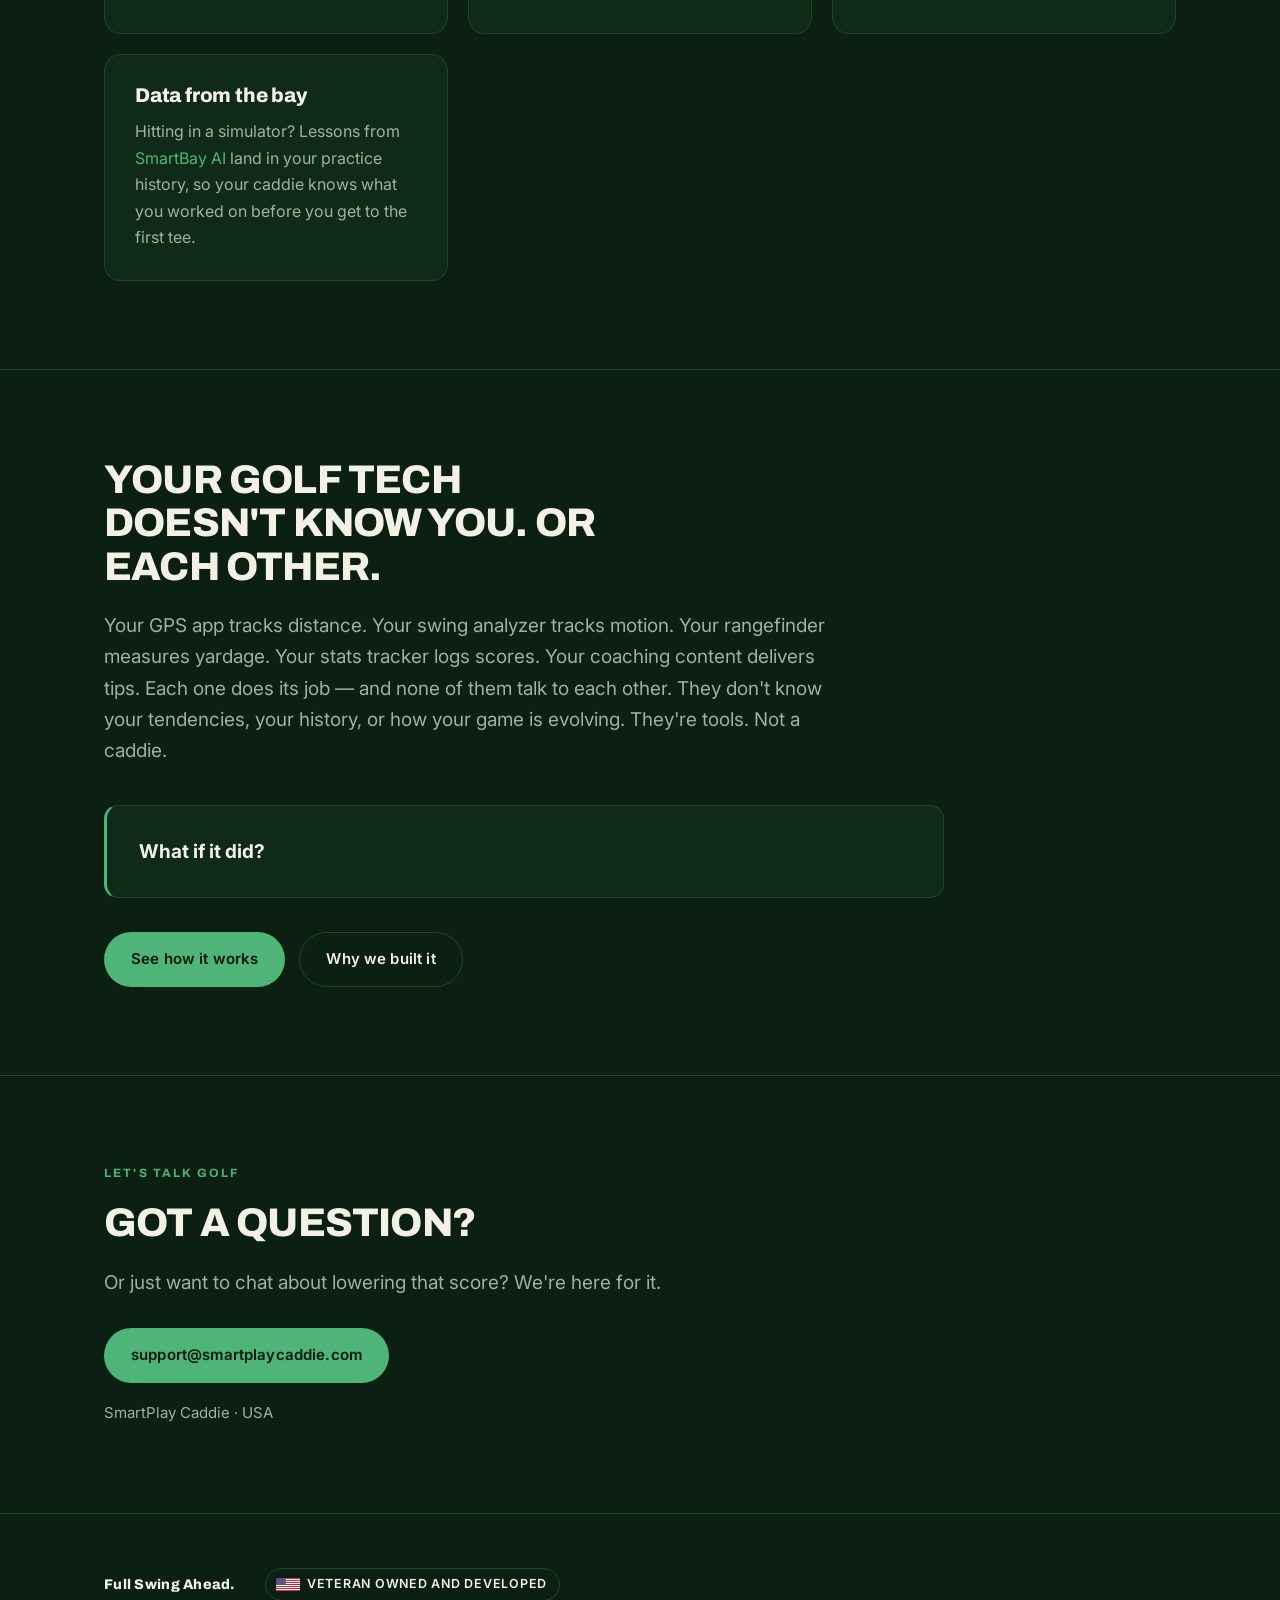
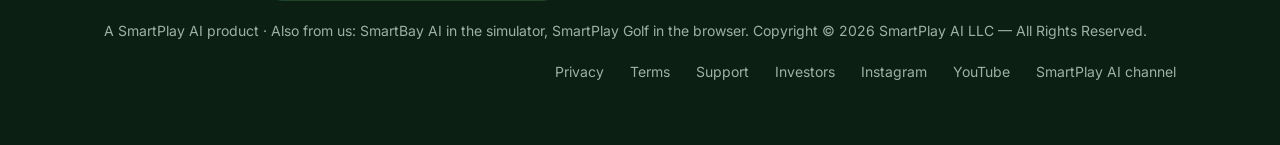
==== commit 6f9d024c: "Footer: link the SmartPlay AI channel; US flag on Veteran badge Adds "SmartPlay AI channel" (youtube" ====
--- a/index.html
+++ b/index.html
@@ -113,7 +113,7 @@
       <a class="btn btn-p" href="https://apps.apple.com/us/app/id6772344465">Download on the App&nbsp;Store</a>
       <a class="btn btn-s" href="https://play.google.com/store/apps/details?id=com.smartplaycaddie.app">Get it on Google&nbsp;Play</a>
     </div>
-    <p class="vet vet-hero"><svg viewBox="0 0 24 24" width="14" height="14" aria-hidden="true"><path d="M12 2.8l2.7 5.6 6.1.9-4.4 4.3 1 6.1L12 16.8l-5.4 2.9 1-6.1-4.4-4.3 6.1-.9z" fill="currentColor"/></svg>Veteran Owned and Developed</p>
+    <p class="vet vet-hero"><svg viewBox="0 0 190 100" width="24" height="13" role="img" aria-label="United States flag" style="flex:none;border-radius:2px"><rect width="190" height="100" fill="#FFFFFF"/><rect y="0.0" width="190" height="7.7" fill="#B22234"/><rect y="15.4" width="190" height="7.7" fill="#B22234"/><rect y="30.8" width="190" height="7.7" fill="#B22234"/><rect y="46.2" width="190" height="7.7" fill="#B22234"/><rect y="61.5" width="190" height="7.7" fill="#B22234"/><rect y="76.9" width="190" height="7.7" fill="#B22234"/><rect y="92.3" width="190" height="7.7" fill="#B22234"/><rect width="76" height="53.8" fill="#3C3B6E"/><circle cx="6.3" cy="5.4" r="2" fill="#FFFFFF"/><circle cx="18.9" cy="5.4" r="2" fill="#FFFFFF"/><circle cx="31.5" cy="5.4" r="2" fill="#FFFFFF"/><circle cx="44.1" cy="5.4" r="2" fill="#FFFFFF"/><circle cx="56.7" cy="5.4" r="2" fill="#FFFFFF"/><circle cx="69.3" cy="5.4" r="2" fill="#FFFFFF"/><circle cx="12.6" cy="10.8" r="2" fill="#FFFFFF"/><circle cx="25.2" cy="10.8" r="2" fill="#FFFFFF"/><circle cx="37.8" cy="10.8" r="2" fill="#FFFFFF"/><circle cx="50.4" cy="10.8" r="2" fill="#FFFFFF"/><circle cx="63.0" cy="10.8" r="2" fill="#FFFFFF"/><circle cx="6.3" cy="16.2" r="2" fill="#FFFFFF"/><circle cx="18.9" cy="16.2" r="2" fill="#FFFFFF"/><circle cx="31.5" cy="16.2" r="2" fill="#FFFFFF"/><circle cx="44.1" cy="16.2" r="2" fill="#FFFFFF"/><circle cx="56.7" cy="16.2" r="2" fill="#FFFFFF"/><circle cx="69.3" cy="16.2" r="2" fill="#FFFFFF"/><circle cx="12.6" cy="21.6" r="2" fill="#FFFFFF"/><circle cx="25.2" cy="21.6" r="2" fill="#FFFFFF"/><circle cx="37.8" cy="21.6" r="2" fill="#FFFFFF"/><circle cx="50.4" cy="21.6" r="2" fill="#FFFFFF"/><circle cx="63.0" cy="21.6" r="2" fill="#FFFFFF"/><circle cx="6.3" cy="27.0" r="2" fill="#FFFFFF"/><circle cx="18.9" cy="27.0" r="2" fill="#FFFFFF"/><circle cx="31.5" cy="27.0" r="2" fill="#FFFFFF"/><circle cx="44.1" cy="27.0" r="2" fill="#FFFFFF"/><circle cx="56.7" cy="27.0" r="2" fill="#FFFFFF"/><circle cx="69.3" cy="27.0" r="2" fill="#FFFFFF"/><circle cx="12.6" cy="32.4" r="2" fill="#FFFFFF"/><circle cx="25.2" cy="32.4" r="2" fill="#FFFFFF"/><circle cx="37.8" cy="32.4" r="2" fill="#FFFFFF"/><circle cx="50.4" cy="32.4" r="2" fill="#FFFFFF"/><circle cx="63.0" cy="32.4" r="2" fill="#FFFFFF"/><circle cx="6.3" cy="37.8" r="2" fill="#FFFFFF"/><circle cx="18.9" cy="37.8" r="2" fill="#FFFFFF"/><circle cx="31.5" cy="37.8" r="2" fill="#FFFFFF"/><circle cx="44.1" cy="37.8" r="2" fill="#FFFFFF"/><circle cx="56.7" cy="37.8" r="2" fill="#FFFFFF"/><circle cx="69.3" cy="37.8" r="2" fill="#FFFFFF"/><circle cx="12.6" cy="43.2" r="2" fill="#FFFFFF"/><circle cx="25.2" cy="43.2" r="2" fill="#FFFFFF"/><circle cx="37.8" cy="43.2" r="2" fill="#FFFFFF"/><circle cx="50.4" cy="43.2" r="2" fill="#FFFFFF"/><circle cx="63.0" cy="43.2" r="2" fill="#FFFFFF"/><circle cx="6.3" cy="48.6" r="2" fill="#FFFFFF"/><circle cx="18.9" cy="48.6" r="2" fill="#FFFFFF"/><circle cx="31.5" cy="48.6" r="2" fill="#FFFFFF"/><circle cx="44.1" cy="48.6" r="2" fill="#FFFFFF"/><circle cx="56.7" cy="48.6" r="2" fill="#FFFFFF"/><circle cx="69.3" cy="48.6" r="2" fill="#FFFFFF"/></svg>Veteran Owned and Developed</p>
   </div>
   <img class="shot" src="/shot-hole.webp" width="820" height="1491" alt="SmartPlay Caddie
     showing hole 1 with front, middle and back yardages and a 7-iron club call">
@@ -192,9 +192,9 @@
 </div></section>
 <footer><div class="wrap frow">
   <span class="tag">Full Swing Ahead.</span>
-  <span class="vet"><svg viewBox="0 0 24 24" width="14" height="14" aria-hidden="true"><path d="M12 2.8l2.7 5.6 6.1.9-4.4 4.3 1 6.1L12 16.8l-5.4 2.9 1-6.1-4.4-4.3 6.1-.9z" fill="currentColor"/></svg>Veteran Owned and Developed</span>
+  <span class="vet"><svg viewBox="0 0 190 100" width="24" height="13" role="img" aria-label="United States flag" style="flex:none;border-radius:2px"><rect width="190" height="100" fill="#FFFFFF"/><rect y="0.0" width="190" height="7.7" fill="#B22234"/><rect y="15.4" width="190" height="7.7" fill="#B22234"/><rect y="30.8" width="190" height="7.7" fill="#B22234"/><rect y="46.2" width="190" height="7.7" fill="#B22234"/><rect y="61.5" width="190" height="7.7" fill="#B22234"/><rect y="76.9" width="190" height="7.7" fill="#B22234"/><rect y="92.3" width="190" height="7.7" fill="#B22234"/><rect width="76" height="53.8" fill="#3C3B6E"/><circle cx="6.3" cy="5.4" r="2" fill="#FFFFFF"/><circle cx="18.9" cy="5.4" r="2" fill="#FFFFFF"/><circle cx="31.5" cy="5.4" r="2" fill="#FFFFFF"/><circle cx="44.1" cy="5.4" r="2" fill="#FFFFFF"/><circle cx="56.7" cy="5.4" r="2" fill="#FFFFFF"/><circle cx="69.3" cy="5.4" r="2" fill="#FFFFFF"/><circle cx="12.6" cy="10.8" r="2" fill="#FFFFFF"/><circle cx="25.2" cy="10.8" r="2" fill="#FFFFFF"/><circle cx="37.8" cy="10.8" r="2" fill="#FFFFFF"/><circle cx="50.4" cy="10.8" r="2" fill="#FFFFFF"/><circle cx="63.0" cy="10.8" r="2" fill="#FFFFFF"/><circle cx="6.3" cy="16.2" r="2" fill="#FFFFFF"/><circle cx="18.9" cy="16.2" r="2" fill="#FFFFFF"/><circle cx="31.5" cy="16.2" r="2" fill="#FFFFFF"/><circle cx="44.1" cy="16.2" r="2" fill="#FFFFFF"/><circle cx="56.7" cy="16.2" r="2" fill="#FFFFFF"/><circle cx="69.3" cy="16.2" r="2" fill="#FFFFFF"/><circle cx="12.6" cy="21.6" r="2" fill="#FFFFFF"/><circle cx="25.2" cy="21.6" r="2" fill="#FFFFFF"/><circle cx="37.8" cy="21.6" r="2" fill="#FFFFFF"/><circle cx="50.4" cy="21.6" r="2" fill="#FFFFFF"/><circle cx="63.0" cy="21.6" r="2" fill="#FFFFFF"/><circle cx="6.3" cy="27.0" r="2" fill="#FFFFFF"/><circle cx="18.9" cy="27.0" r="2" fill="#FFFFFF"/><circle cx="31.5" cy="27.0" r="2" fill="#FFFFFF"/><circle cx="44.1" cy="27.0" r="2" fill="#FFFFFF"/><circle cx="56.7" cy="27.0" r="2" fill="#FFFFFF"/><circle cx="69.3" cy="27.0" r="2" fill="#FFFFFF"/><circle cx="12.6" cy="32.4" r="2" fill="#FFFFFF"/><circle cx="25.2" cy="32.4" r="2" fill="#FFFFFF"/><circle cx="37.8" cy="32.4" r="2" fill="#FFFFFF"/><circle cx="50.4" cy="32.4" r="2" fill="#FFFFFF"/><circle cx="63.0" cy="32.4" r="2" fill="#FFFFFF"/><circle cx="6.3" cy="37.8" r="2" fill="#FFFFFF"/><circle cx="18.9" cy="37.8" r="2" fill="#FFFFFF"/><circle cx="31.5" cy="37.8" r="2" fill="#FFFFFF"/><circle cx="44.1" cy="37.8" r="2" fill="#FFFFFF"/><circle cx="56.7" cy="37.8" r="2" fill="#FFFFFF"/><circle cx="69.3" cy="37.8" r="2" fill="#FFFFFF"/><circle cx="12.6" cy="43.2" r="2" fill="#FFFFFF"/><circle cx="25.2" cy="43.2" r="2" fill="#FFFFFF"/><circle cx="37.8" cy="43.2" r="2" fill="#FFFFFF"/><circle cx="50.4" cy="43.2" r="2" fill="#FFFFFF"/><circle cx="63.0" cy="43.2" r="2" fill="#FFFFFF"/><circle cx="6.3" cy="48.6" r="2" fill="#FFFFFF"/><circle cx="18.9" cy="48.6" r="2" fill="#FFFFFF"/><circle cx="31.5" cy="48.6" r="2" fill="#FFFFFF"/><circle cx="44.1" cy="48.6" r="2" fill="#FFFFFF"/><circle cx="56.7" cy="48.6" r="2" fill="#FFFFFF"/><circle cx="69.3" cy="48.6" r="2" fill="#FFFFFF"/></svg>Veteran Owned and Developed</span>
   <span>A <a href="https://smartplayapps.com">SmartPlay AI</a> product &middot; Also from us: <a href="https://smartbayai.com">SmartBay AI</a> in the simulator, <a href="https://smartplaygolf.com">SmartPlay Golf</a> in the browser. Copyright &copy; 2026 SmartPlay AI LLC &mdash; All Rights Reserved.</span>
-  <span class="flinks"><a href="/privacy">Privacy</a><a href="/terms">Terms</a><a href="mailto:support@smartplaycaddie.com">Support</a><a href="https://www.smartplayapps.com/investors">Investors</a><a href="https://www.instagram.com/smartplaycaddie/" rel="me noopener" target="_blank">Instagram</a><a href="https://www.youtube.com/@smartplaycaddie" rel="me noopener" target="_blank">YouTube</a></span>
+  <span class="flinks"><a href="/privacy">Privacy</a><a href="/terms">Terms</a><a href="mailto:support@smartplaycaddie.com">Support</a><a href="https://www.smartplayapps.com/investors">Investors</a><a href="https://www.instagram.com/smartplaycaddie/" rel="me noopener" target="_blank">Instagram</a><a href="https://www.youtube.com/@smartplaycaddie" rel="me noopener" target="_blank">YouTube</a><a href="https://www.youtube.com/@SmartPlayApps" rel="noopener" target="_blank">SmartPlay AI channel</a></span>
 </div></footer>
 <script>
 document.querySelectorAll('.yt').forEach(function(el){
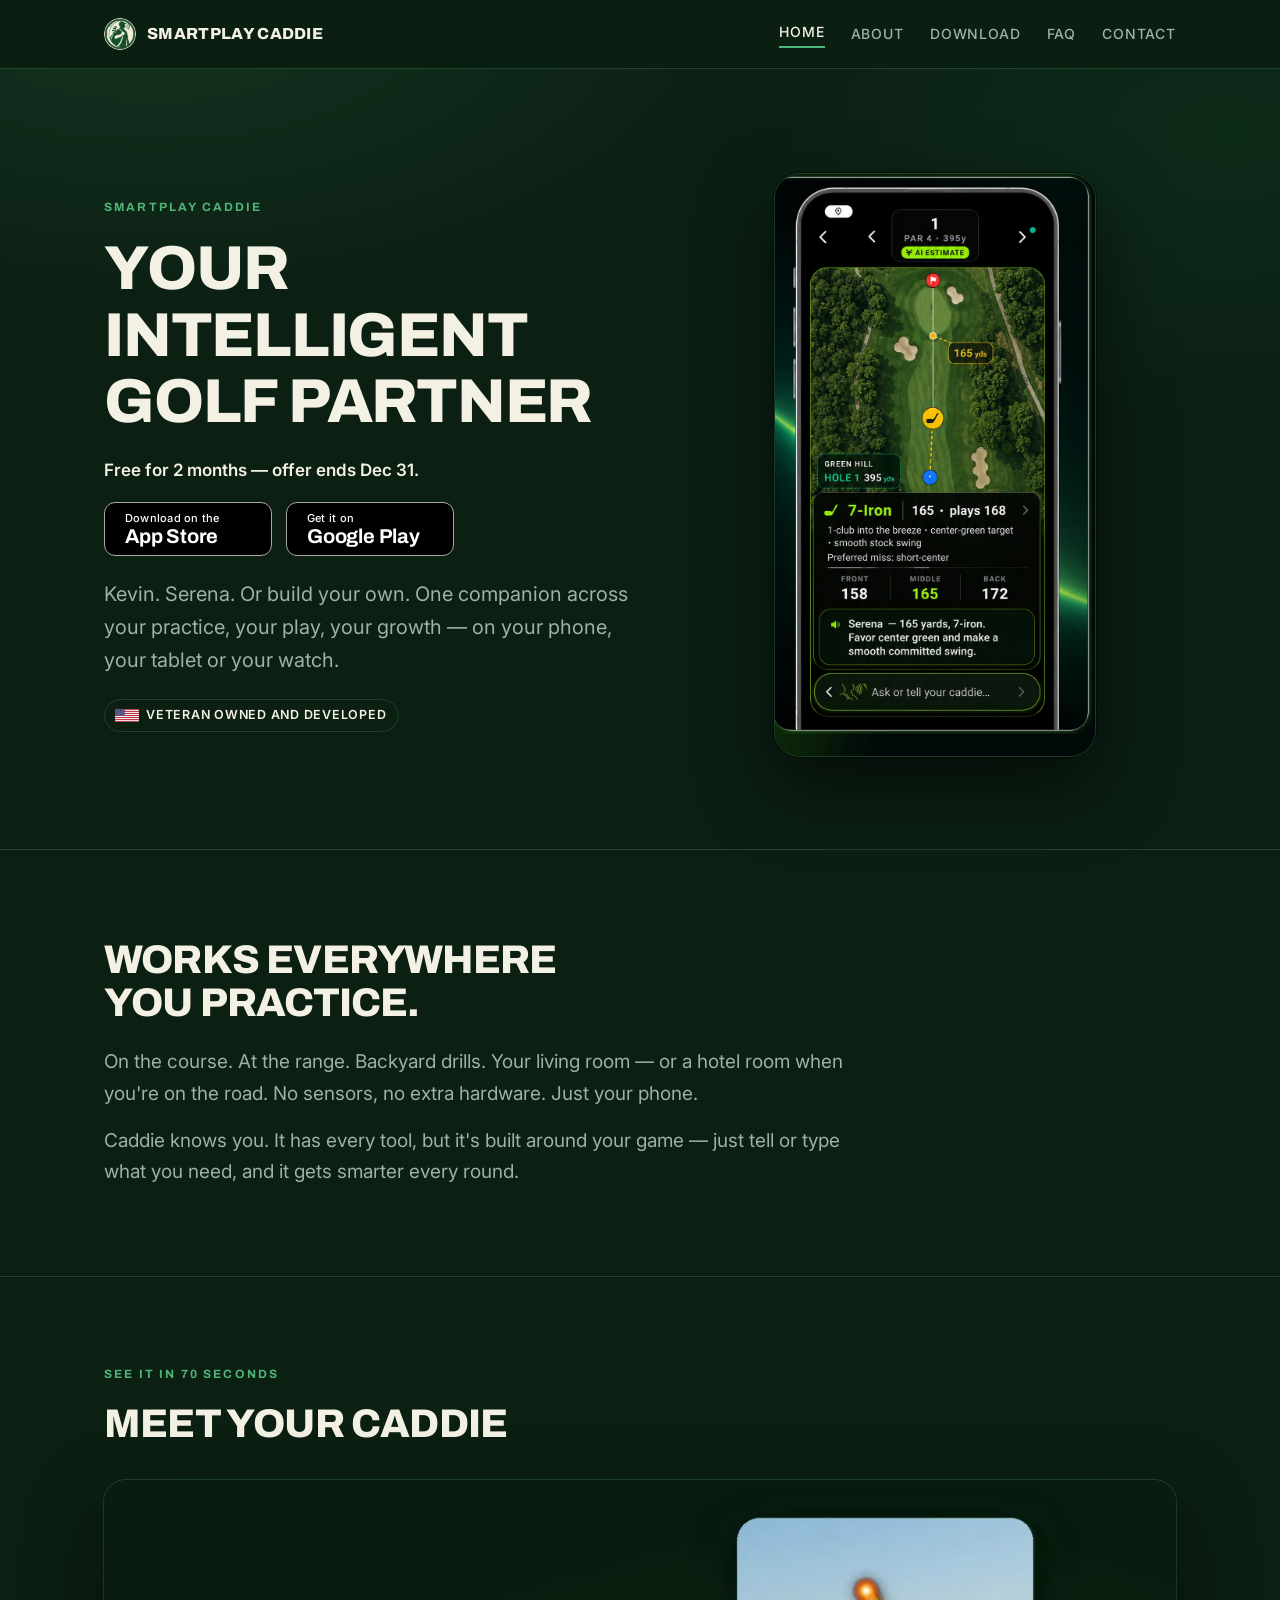
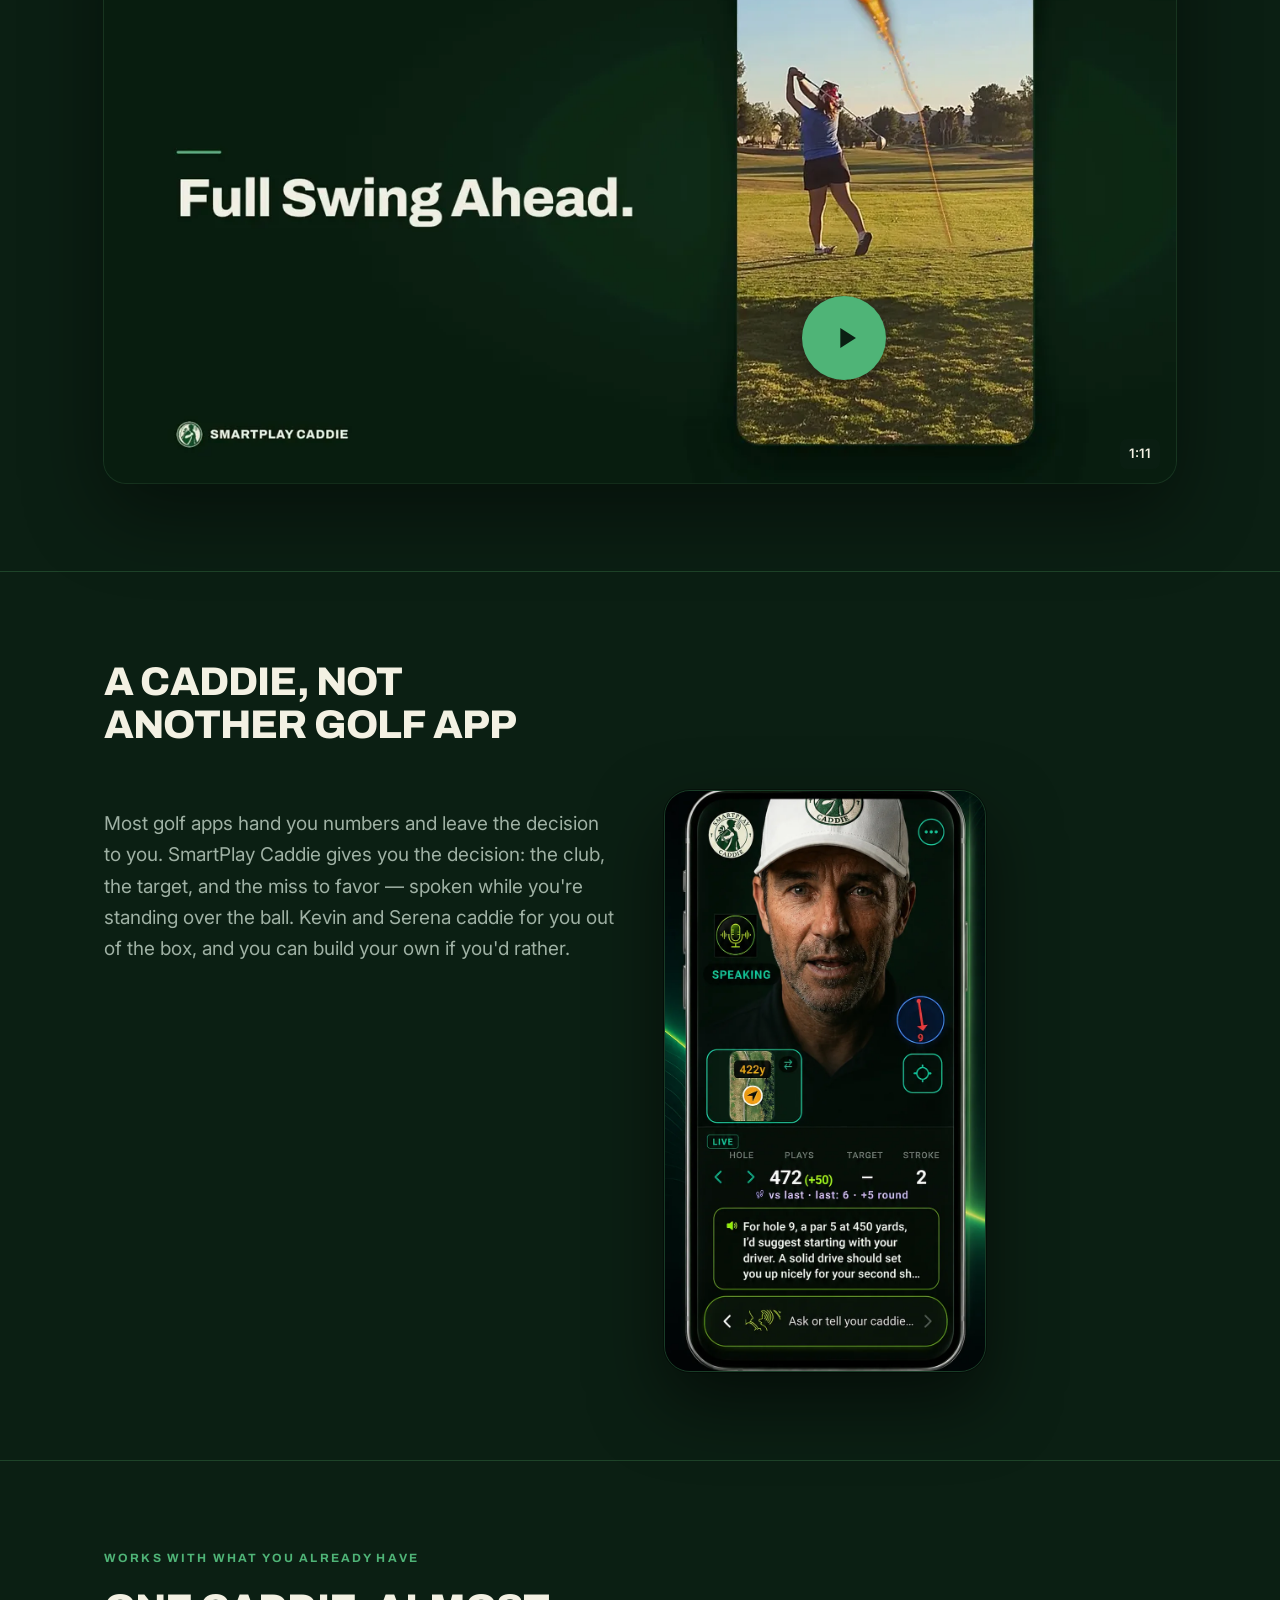
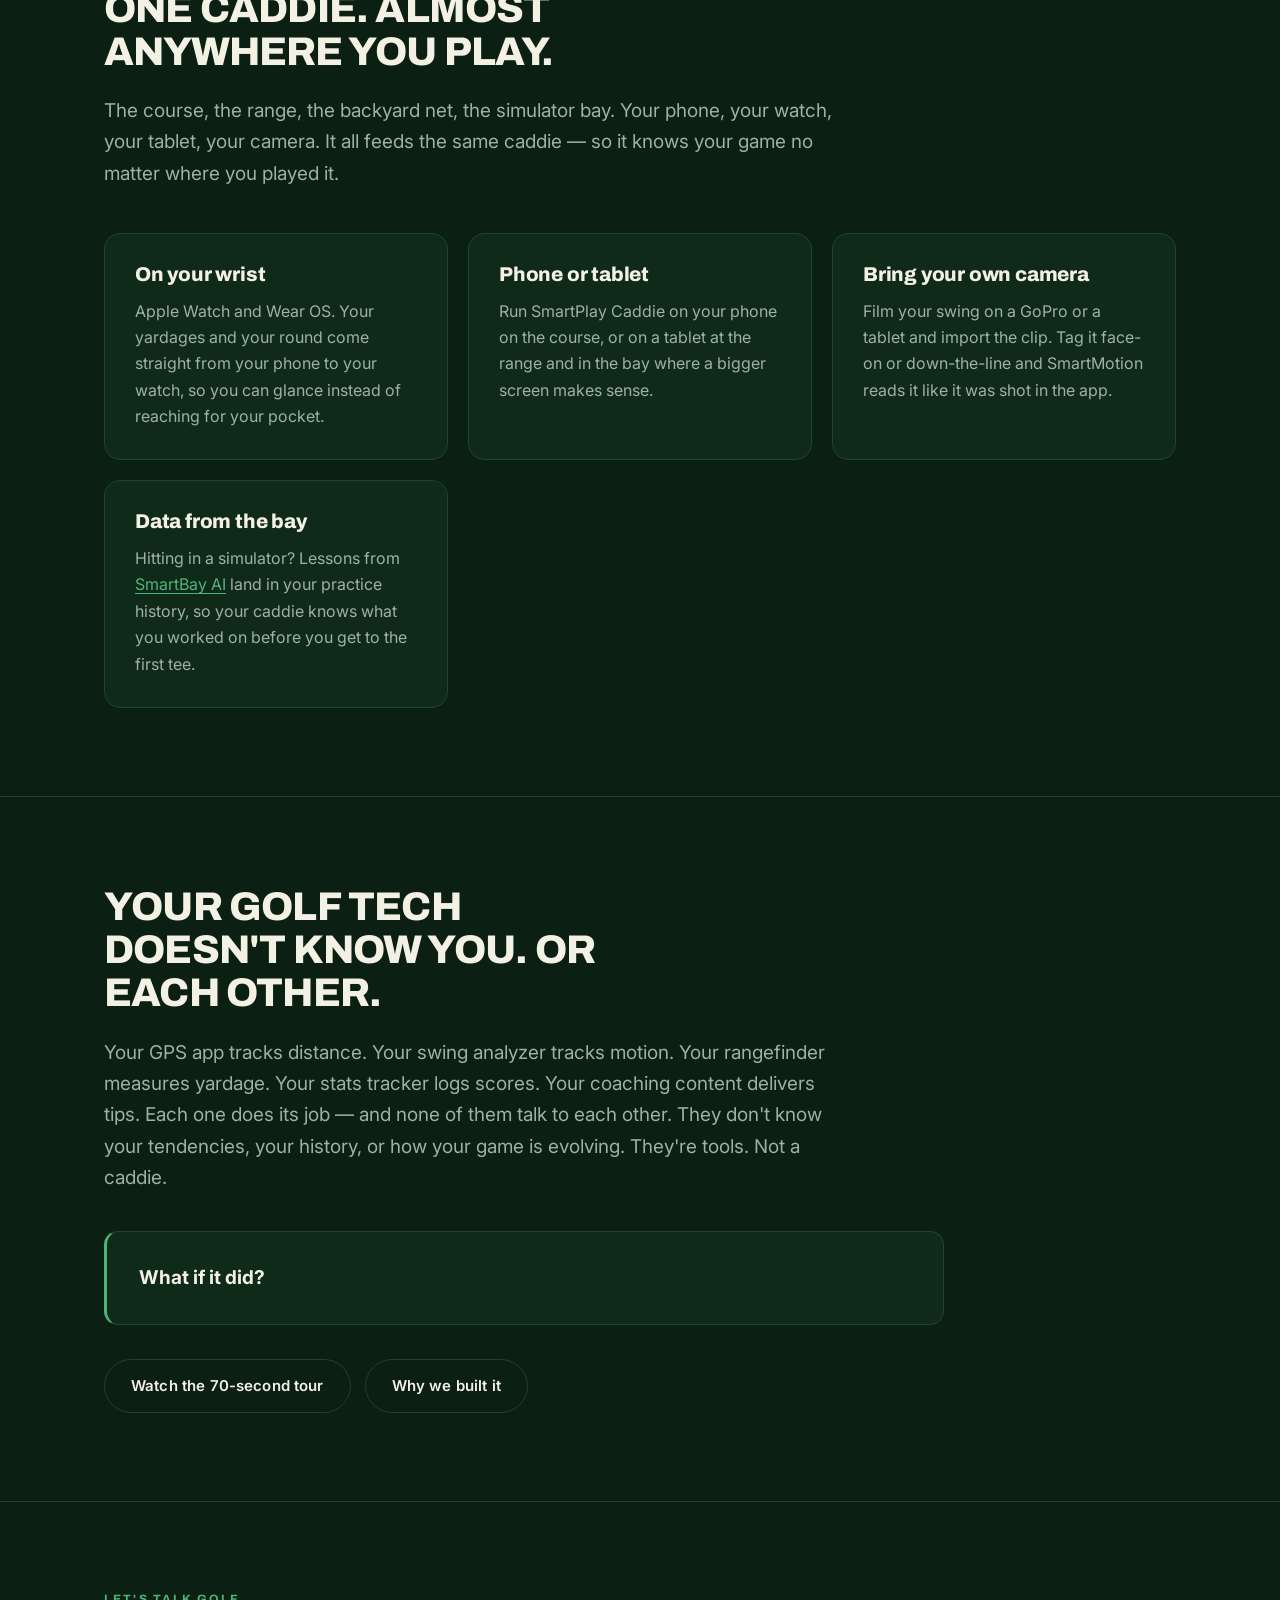
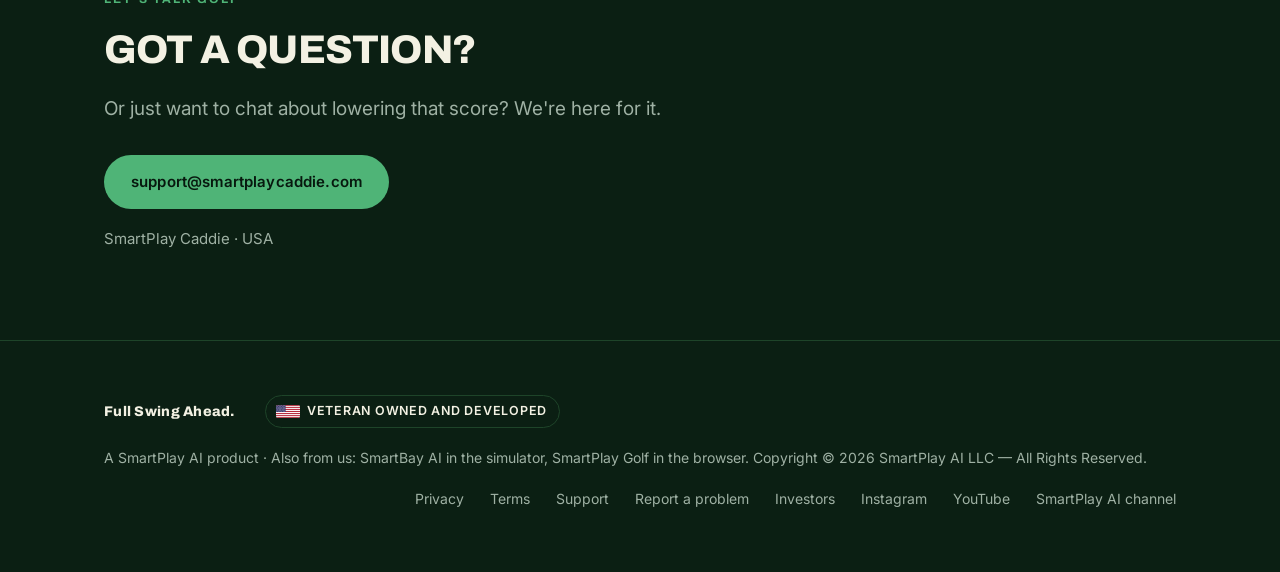
==== commit 8aa0c0e1: "Site CTAs: trial line, store badges, Works everywhere, sticky download bar, Contact; Self-Heal v1 - " ====
--- a/index.html
+++ b/index.html
@@ -96,35 +96,46 @@
 </script>
 <script>window.va = window.va || function () { (window.vaq = window.vaq || []).push(arguments); };</script>
 <script defer src="/_vercel/insights/script.js"></script>
+<script defer src="/js/cta.js"></script>
+<script defer src="/js/selfheal.js"></script>
 </head>
 <body>
 <header><div class="wrap bar">
   <a class="brand" href="/"><img src="/favicon-192.png" alt="">SmartPlay Caddie</a>
-  <nav><a href="/" aria-current=page>Home</a><a href="/about">About</a><a href="/download">Download</a><a href="/faq">FAQ</a></nav>
+  <nav><a href="/" aria-current=page>Home</a><a href="/about">About</a><a href="/download">Download</a><a href="/faq">FAQ</a><a href="mailto:support@smartplaycaddie.com">Contact</a></nav>
 </div></header>
 
 <section class="hero"><div class="wrap hero-split">
   <div>
     <p class="eyebrow">SmartPlay Caddie</p>
     <h1>Your intelligent golf partner</h1>
+    <p class="trial" data-trial>Free for 2 months &mdash; offer ends Dec 31.</p>
+    <div class="btns">
+      <a class="badge" href="https://apps.apple.com/us/app/id6772344465"><small>Download on the</small><span>App Store</span></a>
+      <a class="badge" href="https://play.google.com/store/apps/details?id=com.smartplaycaddie.app"><small>Get it on</small><span>Google Play</span></a>
+    </div>
     <p class="lede">Kevin. Serena. Or build your own. One companion across your practice,
       your play, your growth &mdash; on your phone, your tablet or your watch.</p>
-    <div class="btns">
-      <a class="btn btn-p" href="https://apps.apple.com/us/app/id6772344465">Download on the App&nbsp;Store</a>
-      <a class="btn btn-s" href="https://play.google.com/store/apps/details?id=com.smartplaycaddie.app">Get it on Google&nbsp;Play</a>
-    </div>
     <p class="vet vet-hero"><svg viewBox="0 0 190 100" width="24" height="13" role="img" aria-label="United States flag" style="flex:none;border-radius:2px"><rect width="190" height="100" fill="#FFFFFF"/><rect y="0.0" width="190" height="7.7" fill="#B22234"/><rect y="15.4" width="190" height="7.7" fill="#B22234"/><rect y="30.8" width="190" height="7.7" fill="#B22234"/><rect y="46.2" width="190" height="7.7" fill="#B22234"/><rect y="61.5" width="190" height="7.7" fill="#B22234"/><rect y="76.9" width="190" height="7.7" fill="#B22234"/><rect y="92.3" width="190" height="7.7" fill="#B22234"/><rect width="76" height="53.8" fill="#3C3B6E"/><circle cx="6.3" cy="5.4" r="2" fill="#FFFFFF"/><circle cx="18.9" cy="5.4" r="2" fill="#FFFFFF"/><circle cx="31.5" cy="5.4" r="2" fill="#FFFFFF"/><circle cx="44.1" cy="5.4" r="2" fill="#FFFFFF"/><circle cx="56.7" cy="5.4" r="2" fill="#FFFFFF"/><circle cx="69.3" cy="5.4" r="2" fill="#FFFFFF"/><circle cx="12.6" cy="10.8" r="2" fill="#FFFFFF"/><circle cx="25.2" cy="10.8" r="2" fill="#FFFFFF"/><circle cx="37.8" cy="10.8" r="2" fill="#FFFFFF"/><circle cx="50.4" cy="10.8" r="2" fill="#FFFFFF"/><circle cx="63.0" cy="10.8" r="2" fill="#FFFFFF"/><circle cx="6.3" cy="16.2" r="2" fill="#FFFFFF"/><circle cx="18.9" cy="16.2" r="2" fill="#FFFFFF"/><circle cx="31.5" cy="16.2" r="2" fill="#FFFFFF"/><circle cx="44.1" cy="16.2" r="2" fill="#FFFFFF"/><circle cx="56.7" cy="16.2" r="2" fill="#FFFFFF"/><circle cx="69.3" cy="16.2" r="2" fill="#FFFFFF"/><circle cx="12.6" cy="21.6" r="2" fill="#FFFFFF"/><circle cx="25.2" cy="21.6" r="2" fill="#FFFFFF"/><circle cx="37.8" cy="21.6" r="2" fill="#FFFFFF"/><circle cx="50.4" cy="21.6" r="2" fill="#FFFFFF"/><circle cx="63.0" cy="21.6" r="2" fill="#FFFFFF"/><circle cx="6.3" cy="27.0" r="2" fill="#FFFFFF"/><circle cx="18.9" cy="27.0" r="2" fill="#FFFFFF"/><circle cx="31.5" cy="27.0" r="2" fill="#FFFFFF"/><circle cx="44.1" cy="27.0" r="2" fill="#FFFFFF"/><circle cx="56.7" cy="27.0" r="2" fill="#FFFFFF"/><circle cx="69.3" cy="27.0" r="2" fill="#FFFFFF"/><circle cx="12.6" cy="32.4" r="2" fill="#FFFFFF"/><circle cx="25.2" cy="32.4" r="2" fill="#FFFFFF"/><circle cx="37.8" cy="32.4" r="2" fill="#FFFFFF"/><circle cx="50.4" cy="32.4" r="2" fill="#FFFFFF"/><circle cx="63.0" cy="32.4" r="2" fill="#FFFFFF"/><circle cx="6.3" cy="37.8" r="2" fill="#FFFFFF"/><circle cx="18.9" cy="37.8" r="2" fill="#FFFFFF"/><circle cx="31.5" cy="37.8" r="2" fill="#FFFFFF"/><circle cx="44.1" cy="37.8" r="2" fill="#FFFFFF"/><circle cx="56.7" cy="37.8" r="2" fill="#FFFFFF"/><circle cx="69.3" cy="37.8" r="2" fill="#FFFFFF"/><circle cx="12.6" cy="43.2" r="2" fill="#FFFFFF"/><circle cx="25.2" cy="43.2" r="2" fill="#FFFFFF"/><circle cx="37.8" cy="43.2" r="2" fill="#FFFFFF"/><circle cx="50.4" cy="43.2" r="2" fill="#FFFFFF"/><circle cx="63.0" cy="43.2" r="2" fill="#FFFFFF"/><circle cx="6.3" cy="48.6" r="2" fill="#FFFFFF"/><circle cx="18.9" cy="48.6" r="2" fill="#FFFFFF"/><circle cx="31.5" cy="48.6" r="2" fill="#FFFFFF"/><circle cx="44.1" cy="48.6" r="2" fill="#FFFFFF"/><circle cx="56.7" cy="48.6" r="2" fill="#FFFFFF"/><circle cx="69.3" cy="48.6" r="2" fill="#FFFFFF"/></svg>Veteran Owned and Developed</p>
   </div>
   <img class="shot" src="/shot-hole.webp" width="820" height="1491" alt="SmartPlay Caddie
     showing hole 1 with front, middle and back yardages and a 7-iron club call">
 </div></section>
 
-<section class="watch"><div class="wrap">
+<section class="everywhere"><div class="wrap">
+  <h2>Works everywhere you practice.</h2>
+  <p class="lede">On the course. At the range. Backyard drills. Your living room &mdash; or a
+    hotel room when you're on the road. No sensors, no extra hardware. Just your phone.</p>
+  <p class="lede">Caddie knows you. It has every tool, but it's built around your game &mdash;
+    just tell or type what you need, and it gets smarter every round.</p>
+</div></section>
+
+<section class="watch" id="tour"><div class="wrap">
   <p class="eyebrow">See it in 70 seconds</p>
   <h2>Meet your caddie</h2>
   <div class="yt" data-id="phRi4HL9-ow">
-    <button type="button" class="yt-btn" aria-label="Play video: Welcome to SmartPlay Caddie (1 minute 11 seconds)">
-      <img src="/video-poster.webp" width="1280" height="720" loading="lazy" alt="Her drive with a fire-streak ball trace and the words Full Swing Ahead">
+    <button type="button" class="yt-btn" aria-label="Play video: Welcome to SmartPlay Caddie, 1:11">
+      <img src="/video-poster.webp" width="1280" height="720" loading="lazy" alt="">
       <span class="yt-play" aria-hidden="true"><svg viewBox="0 0 24 24" width="34" height="34"><path d="M8 5v14l11-7z" fill="currentColor"/></svg></span>
       <span class="yt-len" aria-hidden="true">1:11</span>
     </button>
@@ -176,7 +187,7 @@
     Not a caddie.</p>
   <div class="pull"><strong>What if it did?</strong></div>
   <div class="btns" style="margin-top:34px">
-    <a class="btn btn-p" href="/download">See how it works</a>
+    <a class="btn btn-s" href="#tour">Watch the 70-second tour</a>
     <a class="btn btn-s" href="/about">Why we built it</a>
   </div>
 </div></section>
@@ -194,7 +205,7 @@
   <span class="tag">Full Swing Ahead.</span>
   <span class="vet"><svg viewBox="0 0 190 100" width="24" height="13" role="img" aria-label="United States flag" style="flex:none;border-radius:2px"><rect width="190" height="100" fill="#FFFFFF"/><rect y="0.0" width="190" height="7.7" fill="#B22234"/><rect y="15.4" width="190" height="7.7" fill="#B22234"/><rect y="30.8" width="190" height="7.7" fill="#B22234"/><rect y="46.2" width="190" height="7.7" fill="#B22234"/><rect y="61.5" width="190" height="7.7" fill="#B22234"/><rect y="76.9" width="190" height="7.7" fill="#B22234"/><rect y="92.3" width="190" height="7.7" fill="#B22234"/><rect width="76" height="53.8" fill="#3C3B6E"/><circle cx="6.3" cy="5.4" r="2" fill="#FFFFFF"/><circle cx="18.9" cy="5.4" r="2" fill="#FFFFFF"/><circle cx="31.5" cy="5.4" r="2" fill="#FFFFFF"/><circle cx="44.1" cy="5.4" r="2" fill="#FFFFFF"/><circle cx="56.7" cy="5.4" r="2" fill="#FFFFFF"/><circle cx="69.3" cy="5.4" r="2" fill="#FFFFFF"/><circle cx="12.6" cy="10.8" r="2" fill="#FFFFFF"/><circle cx="25.2" cy="10.8" r="2" fill="#FFFFFF"/><circle cx="37.8" cy="10.8" r="2" fill="#FFFFFF"/><circle cx="50.4" cy="10.8" r="2" fill="#FFFFFF"/><circle cx="63.0" cy="10.8" r="2" fill="#FFFFFF"/><circle cx="6.3" cy="16.2" r="2" fill="#FFFFFF"/><circle cx="18.9" cy="16.2" r="2" fill="#FFFFFF"/><circle cx="31.5" cy="16.2" r="2" fill="#FFFFFF"/><circle cx="44.1" cy="16.2" r="2" fill="#FFFFFF"/><circle cx="56.7" cy="16.2" r="2" fill="#FFFFFF"/><circle cx="69.3" cy="16.2" r="2" fill="#FFFFFF"/><circle cx="12.6" cy="21.6" r="2" fill="#FFFFFF"/><circle cx="25.2" cy="21.6" r="2" fill="#FFFFFF"/><circle cx="37.8" cy="21.6" r="2" fill="#FFFFFF"/><circle cx="50.4" cy="21.6" r="2" fill="#FFFFFF"/><circle cx="63.0" cy="21.6" r="2" fill="#FFFFFF"/><circle cx="6.3" cy="27.0" r="2" fill="#FFFFFF"/><circle cx="18.9" cy="27.0" r="2" fill="#FFFFFF"/><circle cx="31.5" cy="27.0" r="2" fill="#FFFFFF"/><circle cx="44.1" cy="27.0" r="2" fill="#FFFFFF"/><circle cx="56.7" cy="27.0" r="2" fill="#FFFFFF"/><circle cx="69.3" cy="27.0" r="2" fill="#FFFFFF"/><circle cx="12.6" cy="32.4" r="2" fill="#FFFFFF"/><circle cx="25.2" cy="32.4" r="2" fill="#FFFFFF"/><circle cx="37.8" cy="32.4" r="2" fill="#FFFFFF"/><circle cx="50.4" cy="32.4" r="2" fill="#FFFFFF"/><circle cx="63.0" cy="32.4" r="2" fill="#FFFFFF"/><circle cx="6.3" cy="37.8" r="2" fill="#FFFFFF"/><circle cx="18.9" cy="37.8" r="2" fill="#FFFFFF"/><circle cx="31.5" cy="37.8" r="2" fill="#FFFFFF"/><circle cx="44.1" cy="37.8" r="2" fill="#FFFFFF"/><circle cx="56.7" cy="37.8" r="2" fill="#FFFFFF"/><circle cx="69.3" cy="37.8" r="2" fill="#FFFFFF"/><circle cx="12.6" cy="43.2" r="2" fill="#FFFFFF"/><circle cx="25.2" cy="43.2" r="2" fill="#FFFFFF"/><circle cx="37.8" cy="43.2" r="2" fill="#FFFFFF"/><circle cx="50.4" cy="43.2" r="2" fill="#FFFFFF"/><circle cx="63.0" cy="43.2" r="2" fill="#FFFFFF"/><circle cx="6.3" cy="48.6" r="2" fill="#FFFFFF"/><circle cx="18.9" cy="48.6" r="2" fill="#FFFFFF"/><circle cx="31.5" cy="48.6" r="2" fill="#FFFFFF"/><circle cx="44.1" cy="48.6" r="2" fill="#FFFFFF"/><circle cx="56.7" cy="48.6" r="2" fill="#FFFFFF"/><circle cx="69.3" cy="48.6" r="2" fill="#FFFFFF"/></svg>Veteran Owned and Developed</span>
   <span>A <a href="https://smartplayapps.com">SmartPlay AI</a> product &middot; Also from us: <a href="https://smartbayai.com">SmartBay AI</a> in the simulator, <a href="https://smartplaygolf.com">SmartPlay Golf</a> in the browser. Copyright &copy; 2026 SmartPlay AI LLC &mdash; All Rights Reserved.</span>
-  <span class="flinks"><a href="/privacy">Privacy</a><a href="/terms">Terms</a><a href="mailto:support@smartplaycaddie.com">Support</a><a href="https://www.smartplayapps.com/investors">Investors</a><a href="https://www.instagram.com/smartplaycaddie/" rel="me noopener" target="_blank">Instagram</a><a href="https://www.youtube.com/@smartplaycaddie" rel="me noopener" target="_blank">YouTube</a><a href="https://www.youtube.com/@SmartPlayApps" rel="noopener" target="_blank">SmartPlay AI channel</a></span>
+  <span class="flinks"><a href="/privacy">Privacy</a><a href="/terms">Terms</a><a href="mailto:support@smartplaycaddie.com">Support</a><a href="#" data-report-problem>Report a problem</a><a href="https://www.smartplayapps.com/investors">Investors</a><a href="https://www.instagram.com/smartplaycaddie/" rel="me noopener" target="_blank">Instagram</a><a href="https://www.youtube.com/@smartplaycaddie" rel="me noopener" target="_blank">YouTube</a><a href="https://www.youtube.com/@SmartPlayApps" rel="noopener" target="_blank">SmartPlay AI channel</a></span>
 </div></footer>
 <script>
 document.querySelectorAll('.yt').forEach(function(el){
--- a/style.css
+++ b/style.css
@@ -149,3 +149,33 @@
 .watch .yt-len{position:absolute;right:16px;bottom:14px;background:rgba(11,31,19,.85);color:var(--cream);font-size:13px;
   font-weight:600;padding:4px 9px;border-radius:7px}
 .watch .yt iframe{position:absolute;inset:0;width:100%;height:100%;border:0}
+
+/* store badges: the primary download buttons (black, like the stores' own badges) */
+.badge{display:inline-flex; flex-direction:column; justify-content:center; min-width:168px; height:54px;
+  padding:0 20px; border-radius:11px; background:#000; color:#fff; border:1px solid #A6A6A6;
+  line-height:1.1; transition:transform .15s ease, border-color .15s ease}
+.badge small{font-size:11px; font-weight:500; letter-spacing:.02em}
+.badge span{font-family:Archivo,Inter,sans-serif; font-weight:700; font-size:20px; letter-spacing:-.01em}
+.badge:hover{text-decoration:none; transform:translateY(-1px); border-color:var(--green-hi)}
+.badge:focus-visible{outline:3px solid var(--green-hi); outline-offset:2px}
+.badge-sm{min-width:0; height:44px; padding:0 14px; border-radius:9px}
+.badge-sm small{font-size:9.5px}
+.badge-sm span{font-size:16px}
+.trial{margin:20px 0 0; font-weight:600; font-size:17px; color:var(--cream)}
+.hero .trial + .btns{margin-top:18px}
+
+/* works everywhere */
+.everywhere .lede + .lede{margin-top:16px}
+
+/* mobile sticky download bar: under 64px tall; the page gets matching bottom padding so the
+   footer's legal links are never underneath it */
+.dlbar{display:none}
+@media (max-width:720px){
+  .dlbar{display:flex; position:fixed; left:0; right:0; bottom:0; z-index:60; gap:10px;
+    justify-content:center; align-items:center;
+    padding:8px 16px calc(8px + env(safe-area-inset-bottom,0px)); box-sizing:content-box;
+    height:44px; background:rgba(11,31,19,.94); backdrop-filter:blur(10px); border-top:1px solid var(--rule)}
+  body.has-dlbar{padding-bottom:calc(76px + env(safe-area-inset-bottom,0px))}
+}
+/* links inside body copy need more than color to stand out (WCAG 1.4.1) */
+.card p a,.lede a,details .a a{text-decoration:underline; text-underline-offset:3px}
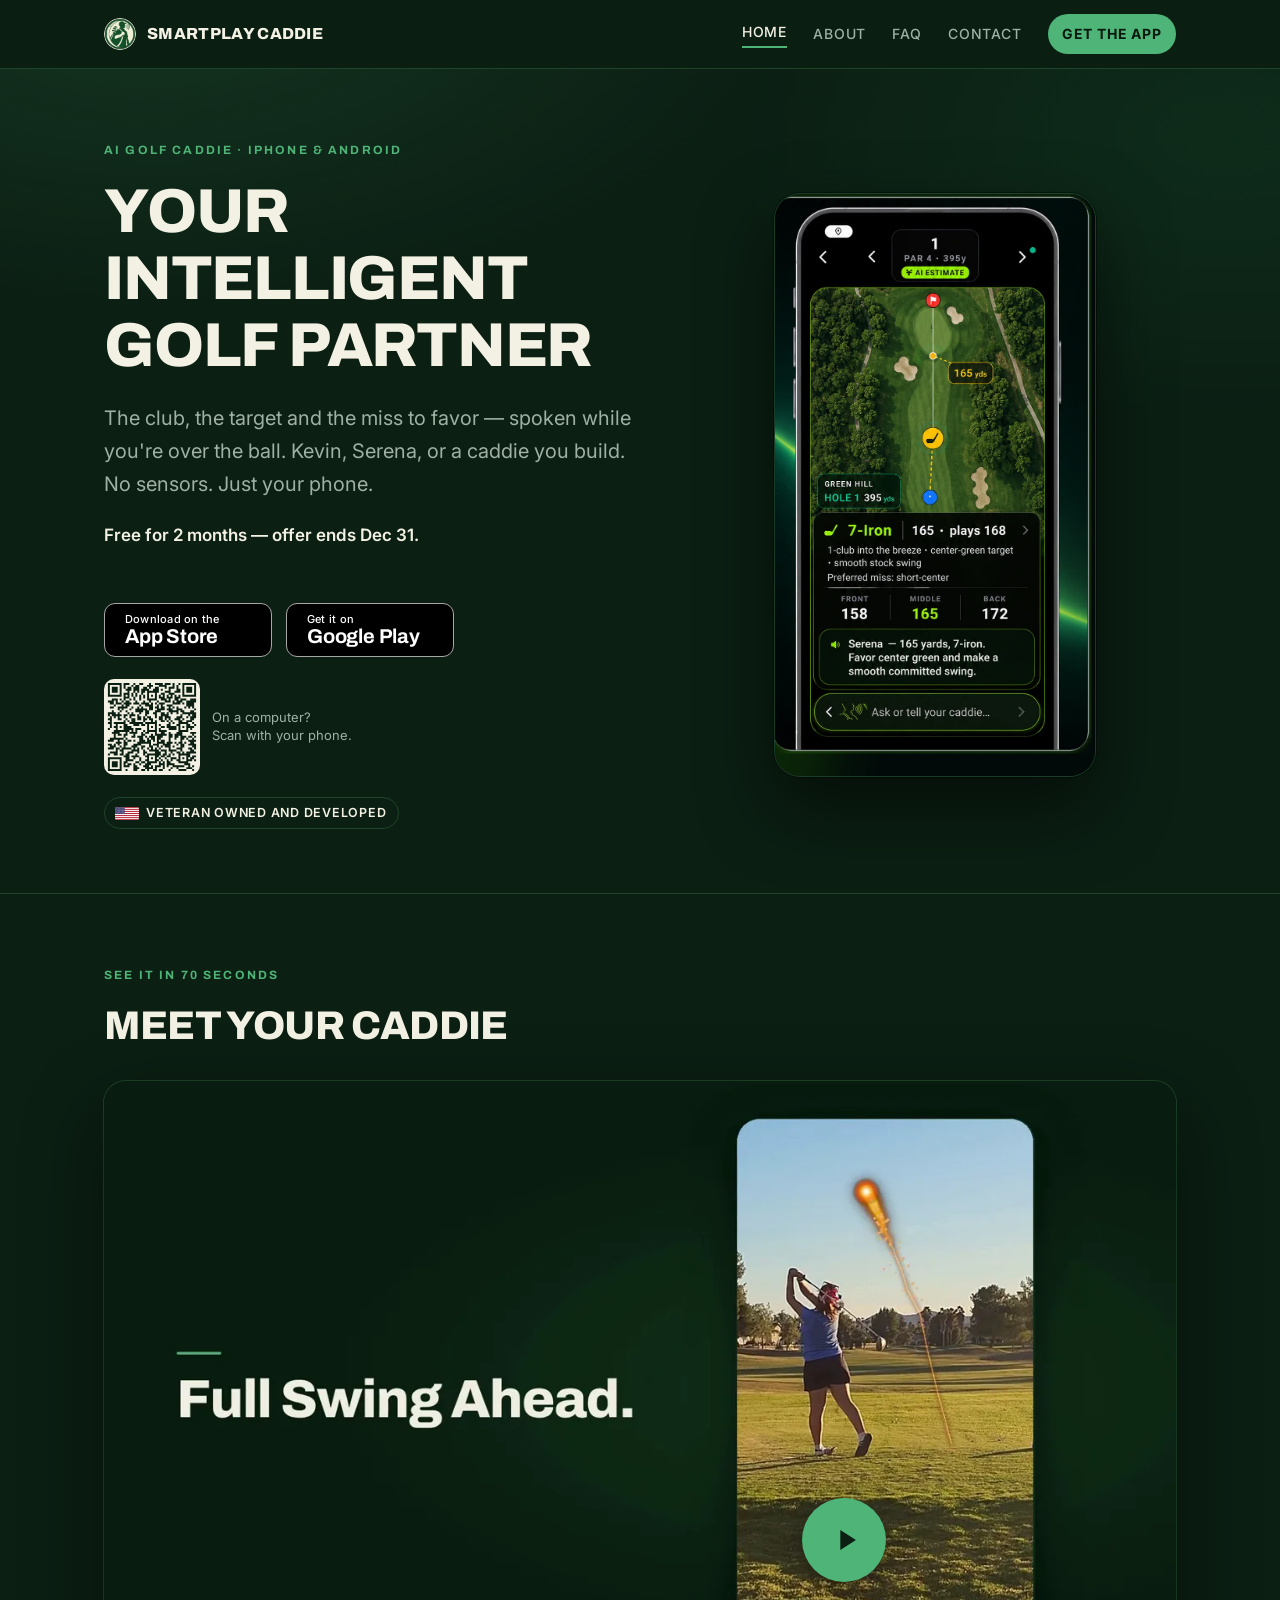
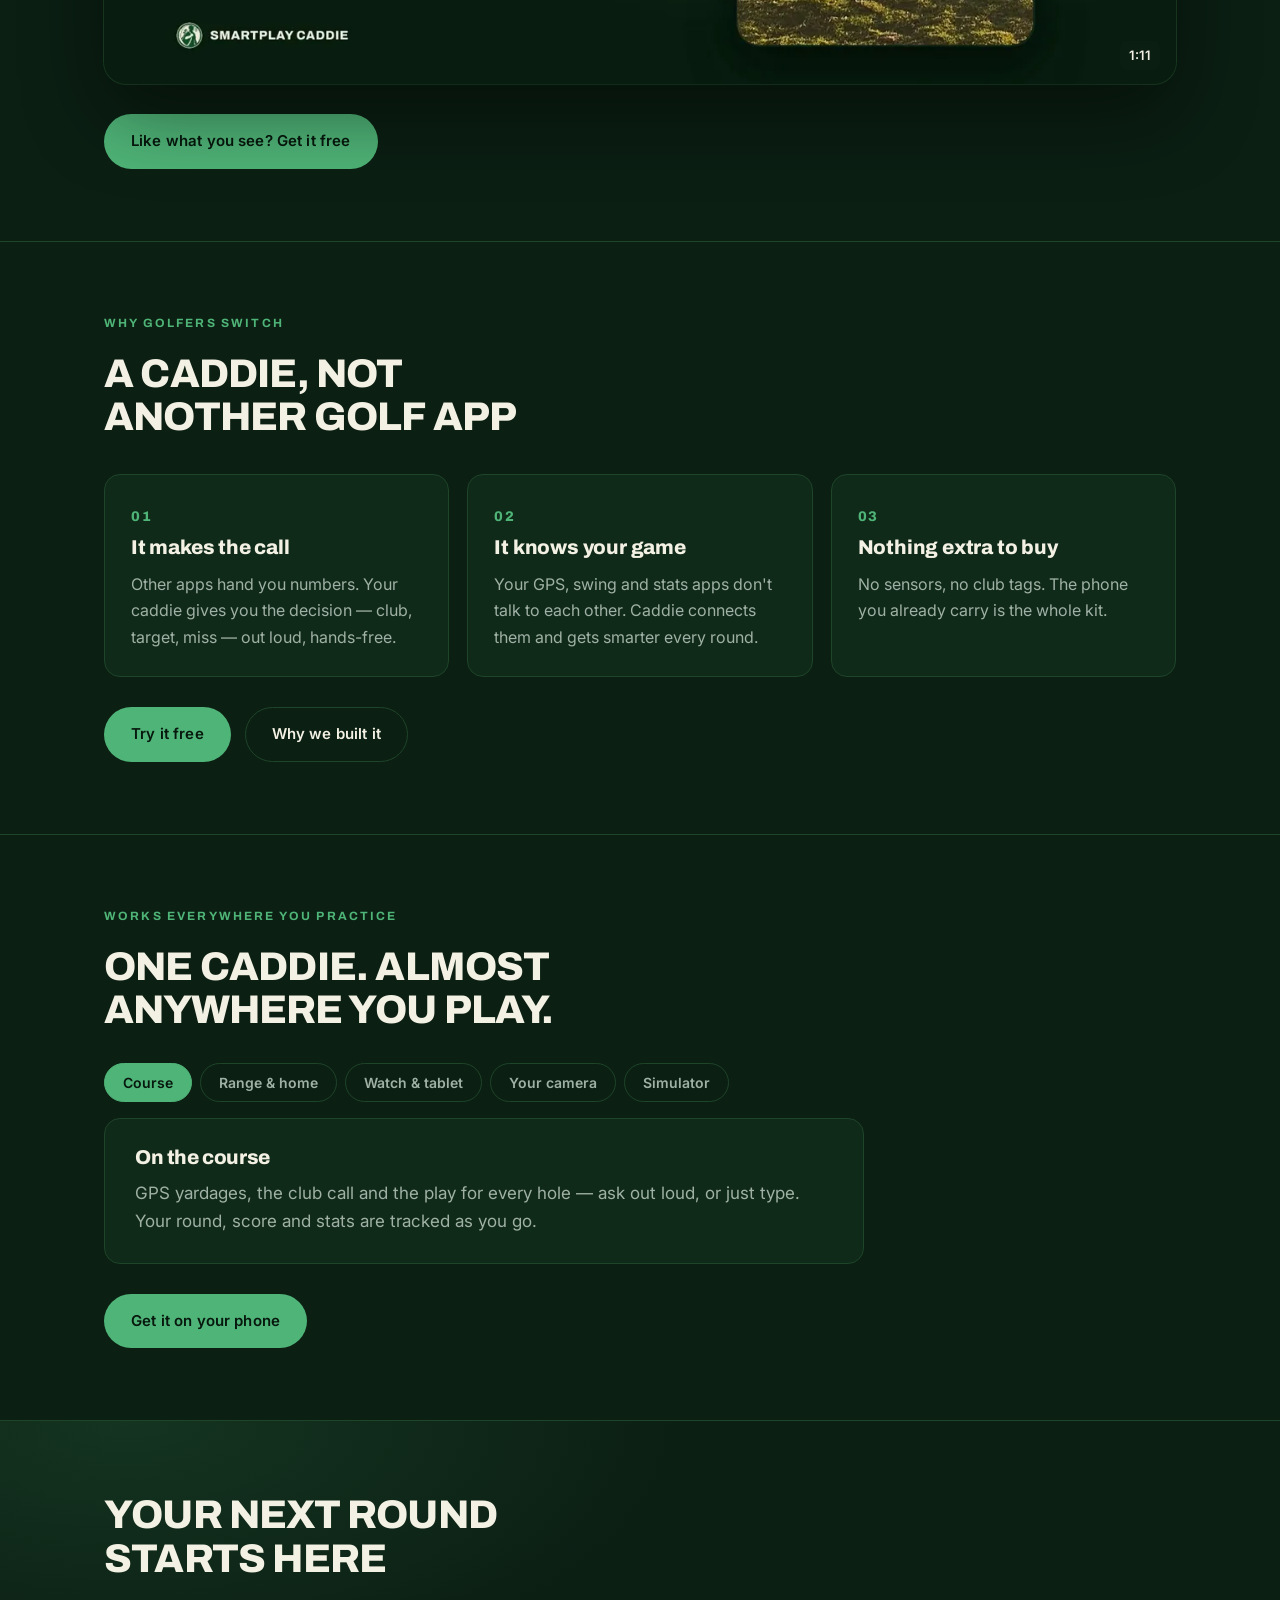
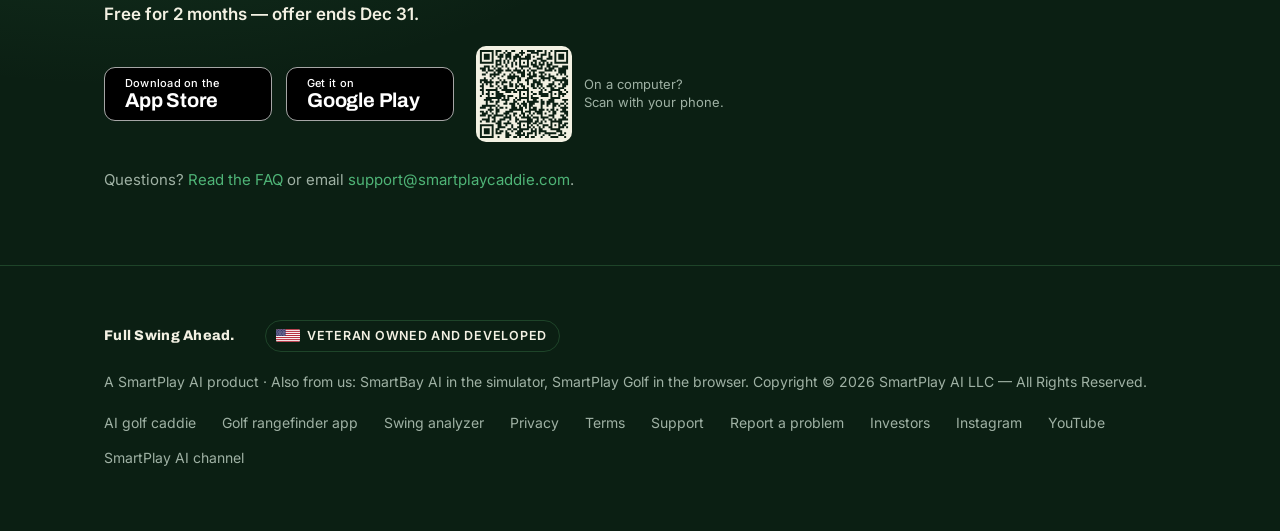
==== commit 808882e0: "Conversion pass: /get smart link, store-tap counting, QR for computers, homepage 7 blocks -> 5 with " ====
--- a/index.html
+++ b/index.html
@@ -102,35 +102,30 @@
 <body>
 <header><div class="wrap bar">
   <a class="brand" href="/"><img src="/favicon-192.png" alt="">SmartPlay Caddie</a>
-  <nav><a href="/" aria-current=page>Home</a><a href="/about">About</a><a href="/download">Download</a><a href="/faq">FAQ</a><a href="mailto:support@smartplaycaddie.com">Contact</a></nav>
+  <nav><a href="/" aria-current=page>Home</a><a href="/about">About</a><a href="/faq">FAQ</a><a href="mailto:support@smartplaycaddie.com">Contact</a><a class="nav-cta" href="/get?utm_source=site-nav">Get the app</a></nav>
 </div></header>
 
-<section class="hero"><div class="wrap hero-split">
+<section class="hero" data-place="hero"><div class="wrap hero-split">
   <div>
-    <p class="eyebrow">SmartPlay Caddie</p>
+    <p class="eyebrow">AI golf caddie &middot; iPhone &amp; Android</p>
     <h1>Your intelligent golf partner</h1>
+    <p class="lede">The club, the target and the miss to favor &mdash; spoken while you're over the ball.
+      Kevin, Serena, or a caddie you build. No sensors. Just your phone.</p>
     <p class="trial" data-trial>Free for 2 months &mdash; offer ends Dec 31.</p>
-    <div class="btns">
-      <a class="badge" href="https://apps.apple.com/us/app/id6772344465"><small>Download on the</small><span>App Store</span></a>
-      <a class="badge" href="https://play.google.com/store/apps/details?id=com.smartplaycaddie.app"><small>Get it on</small><span>Google Play</span></a>
+    <div class="dl" data-place="hero">
+      <div class="btns">
+        <a class="badge" href="https://apps.apple.com/us/app/id6772344465"><small>Download on the</small><span>App Store</span></a>
+        <a class="badge" href="https://play.google.com/store/apps/details?id=com.smartplaycaddie.app"><small>Get it on</small><span>Google Play</span></a>
+      </div>
+      <a class="qr" href="/get?utm_source=site-hero" aria-label="Scan to download on your phone"><img src="/qr/get.svg" width="96" height="96" alt="QR code: scan with your phone to download SmartPlay Caddie"><span>On a computer?<br>Scan with your phone.</span></a>
     </div>
-    <p class="lede">Kevin. Serena. Or build your own. One companion across your practice,
-      your play, your growth &mdash; on your phone, your tablet or your watch.</p>
     <p class="vet vet-hero"><svg viewBox="0 0 190 100" width="24" height="13" role="img" aria-label="United States flag" style="flex:none;border-radius:2px"><rect width="190" height="100" fill="#FFFFFF"/><rect y="0.0" width="190" height="7.7" fill="#B22234"/><rect y="15.4" width="190" height="7.7" fill="#B22234"/><rect y="30.8" width="190" height="7.7" fill="#B22234"/><rect y="46.2" width="190" height="7.7" fill="#B22234"/><rect y="61.5" width="190" height="7.7" fill="#B22234"/><rect y="76.9" width="190" height="7.7" fill="#B22234"/><rect y="92.3" width="190" height="7.7" fill="#B22234"/><rect width="76" height="53.8" fill="#3C3B6E"/><circle cx="6.3" cy="5.4" r="2" fill="#FFFFFF"/><circle cx="18.9" cy="5.4" r="2" fill="#FFFFFF"/><circle cx="31.5" cy="5.4" r="2" fill="#FFFFFF"/><circle cx="44.1" cy="5.4" r="2" fill="#FFFFFF"/><circle cx="56.7" cy="5.4" r="2" fill="#FFFFFF"/><circle cx="69.3" cy="5.4" r="2" fill="#FFFFFF"/><circle cx="12.6" cy="10.8" r="2" fill="#FFFFFF"/><circle cx="25.2" cy="10.8" r="2" fill="#FFFFFF"/><circle cx="37.8" cy="10.8" r="2" fill="#FFFFFF"/><circle cx="50.4" cy="10.8" r="2" fill="#FFFFFF"/><circle cx="63.0" cy="10.8" r="2" fill="#FFFFFF"/><circle cx="6.3" cy="16.2" r="2" fill="#FFFFFF"/><circle cx="18.9" cy="16.2" r="2" fill="#FFFFFF"/><circle cx="31.5" cy="16.2" r="2" fill="#FFFFFF"/><circle cx="44.1" cy="16.2" r="2" fill="#FFFFFF"/><circle cx="56.7" cy="16.2" r="2" fill="#FFFFFF"/><circle cx="69.3" cy="16.2" r="2" fill="#FFFFFF"/><circle cx="12.6" cy="21.6" r="2" fill="#FFFFFF"/><circle cx="25.2" cy="21.6" r="2" fill="#FFFFFF"/><circle cx="37.8" cy="21.6" r="2" fill="#FFFFFF"/><circle cx="50.4" cy="21.6" r="2" fill="#FFFFFF"/><circle cx="63.0" cy="21.6" r="2" fill="#FFFFFF"/><circle cx="6.3" cy="27.0" r="2" fill="#FFFFFF"/><circle cx="18.9" cy="27.0" r="2" fill="#FFFFFF"/><circle cx="31.5" cy="27.0" r="2" fill="#FFFFFF"/><circle cx="44.1" cy="27.0" r="2" fill="#FFFFFF"/><circle cx="56.7" cy="27.0" r="2" fill="#FFFFFF"/><circle cx="69.3" cy="27.0" r="2" fill="#FFFFFF"/><circle cx="12.6" cy="32.4" r="2" fill="#FFFFFF"/><circle cx="25.2" cy="32.4" r="2" fill="#FFFFFF"/><circle cx="37.8" cy="32.4" r="2" fill="#FFFFFF"/><circle cx="50.4" cy="32.4" r="2" fill="#FFFFFF"/><circle cx="63.0" cy="32.4" r="2" fill="#FFFFFF"/><circle cx="6.3" cy="37.8" r="2" fill="#FFFFFF"/><circle cx="18.9" cy="37.8" r="2" fill="#FFFFFF"/><circle cx="31.5" cy="37.8" r="2" fill="#FFFFFF"/><circle cx="44.1" cy="37.8" r="2" fill="#FFFFFF"/><circle cx="56.7" cy="37.8" r="2" fill="#FFFFFF"/><circle cx="69.3" cy="37.8" r="2" fill="#FFFFFF"/><circle cx="12.6" cy="43.2" r="2" fill="#FFFFFF"/><circle cx="25.2" cy="43.2" r="2" fill="#FFFFFF"/><circle cx="37.8" cy="43.2" r="2" fill="#FFFFFF"/><circle cx="50.4" cy="43.2" r="2" fill="#FFFFFF"/><circle cx="63.0" cy="43.2" r="2" fill="#FFFFFF"/><circle cx="6.3" cy="48.6" r="2" fill="#FFFFFF"/><circle cx="18.9" cy="48.6" r="2" fill="#FFFFFF"/><circle cx="31.5" cy="48.6" r="2" fill="#FFFFFF"/><circle cx="44.1" cy="48.6" r="2" fill="#FFFFFF"/><circle cx="56.7" cy="48.6" r="2" fill="#FFFFFF"/><circle cx="69.3" cy="48.6" r="2" fill="#FFFFFF"/></svg>Veteran Owned and Developed</p>
   </div>
   <img class="shot" src="/shot-hole.webp" width="820" height="1491" alt="SmartPlay Caddie
     showing hole 1 with front, middle and back yardages and a 7-iron club call">
 </div></section>
 
-<section class="everywhere"><div class="wrap">
-  <h2>Works everywhere you practice.</h2>
-  <p class="lede">On the course. At the range. Backyard drills. Your living room &mdash; or a
-    hotel room when you're on the road. No sensors, no extra hardware. Just your phone.</p>
-  <p class="lede">Caddie knows you. It has every tool, but it's built around your game &mdash;
-    just tell or type what you need, and it gets smarter every round.</p>
-</div></section>
-
-<section class="watch" id="tour"><div class="wrap">
+<section class="watch" id="tour" data-place="video"><div class="wrap">
   <p class="eyebrow">See it in 70 seconds</p>
   <h2>Meet your caddie</h2>
   <div class="yt" data-id="phRi4HL9-ow">
@@ -140,72 +135,74 @@
       <span class="yt-len" aria-hidden="true">1:11</span>
     </button>
   </div>
-</div></section>
-
-
-<section><div class="wrap">
+  <div class="after-cta"><a class="btn btn-p" href="/get?utm_source=site-video">Like what you see? Get it free</a></div>
+</div></section>
+
+<section data-place="why"><div class="wrap">
+  <p class="eyebrow">Why golfers switch</p>
   <h2>A caddie, not another golf app</h2>
-  <div class="shot-pair">
-    <div class="copy">
-      <p class="lede">Most golf apps hand you numbers and leave the decision to you. SmartPlay
-        Caddie gives you the decision: the club, the target, and the miss to favor &mdash;
-        spoken while you're standing over the ball. Kevin and Serena caddie for you out of the
-        box, and you can build your own if you'd rather.</p>
+  <div class="why">
+    <div class="card"><span class="num">01</span><h3>It makes the call</h3><p>Other apps hand you numbers.
+      Your caddie gives you the decision &mdash; club, target, miss &mdash; out loud, hands-free.</p></div>
+    <div class="card"><span class="num">02</span><h3>It knows your game</h3><p>Your GPS, swing and stats apps
+      don't talk to each other. Caddie connects them and gets smarter every round.</p></div>
+    <div class="card"><span class="num">03</span><h3>Nothing extra to buy</h3><p>No sensors, no club tags.
+      The phone you already carry is the whole kit.</p></div>
+  </div>
+  <div class="after-cta"><a class="btn btn-p" href="/get?utm_source=site-why">Try it free</a><a class="btn btn-s" href="/about">Why we built it</a></div>
+</div></section>
+
+<section data-place="everywhere"><div class="wrap">
+  <p class="eyebrow">Works everywhere you practice</p>
+  <h2>One caddie. Almost anywhere you play.</h2>
+  <div class="tabs" data-tabs>
+    <div class="tablist" role="tablist" aria-label="Where it works">
+      <button role="tab" id="t-course" aria-controls="p-course" aria-selected="true">Course</button>
+      <button role="tab" id="t-home" aria-controls="p-home" aria-selected="false">Range &amp; home</button>
+      <button role="tab" id="t-watch" aria-controls="p-watch" aria-selected="false">Watch &amp; tablet</button>
+      <button role="tab" id="t-camera" aria-controls="p-camera" aria-selected="false">Your camera</button>
+      <button role="tab" id="t-bay" aria-controls="p-bay" aria-selected="false">Simulator</button>
     </div>
-    <div class="media"><img class="shot" src="/shot-voice.webp" width="760" height="1376"
-      loading="lazy" alt="Kevin talking through a 450-yard par 5 with live voice coaching"></div>
-  </div>
-</div></section>
-
-<section><div class="wrap">
-  <p class="eyebrow">Works with what you already have</p>
-  <h2>One caddie. Almost anywhere you play.</h2>
-  <p class="lede">The course, the range, the backyard net, the simulator bay. Your phone,
-    your watch, your tablet, your camera. It all feeds the same caddie &mdash; so it knows
-    your game no matter where you played it.</p>
-  <div class="grid">
-    <div class="card"><h3>On your wrist</h3><p>Apple Watch and Wear OS. Your yardages and your
-      round come straight from your phone to your watch, so you can glance instead of
-      reaching for your pocket.</p></div>
-    <div class="card"><h3>Phone or tablet</h3><p>Run SmartPlay Caddie on your phone on the
-      course, or on a tablet at the range and in the bay where a bigger screen makes sense.</p></div>
-    <div class="card"><h3>Bring your own camera</h3><p>Film your swing on a GoPro or a tablet
-      and import the clip. Tag it face-on or down-the-line and SmartMotion reads it like it
-      was shot in the app.</p></div>
-    <div class="card"><h3>Data from the bay</h3><p>Hitting in a simulator? Lessons from
-      <a href="https://smartbayai.com">SmartBay AI</a> land in your practice history, so your
-      caddie knows what you worked on before you get to the first tee.</p></div>
-  </div>
-</div></section>
-
-<section><div class="wrap">
-  <h2>Your golf tech doesn't know you. Or each other.</h2>
-  <p class="lede">Your GPS app tracks distance. Your swing analyzer tracks motion. Your
-    rangefinder measures yardage. Your stats tracker logs scores. Your coaching content
-    delivers tips. Each one does its job &mdash; and none of them talk to each other. They
-    don't know your tendencies, your history, or how your game is evolving. They're tools.
-    Not a caddie.</p>
-  <div class="pull"><strong>What if it did?</strong></div>
-  <div class="btns" style="margin-top:34px">
-    <a class="btn btn-s" href="#tour">Watch the 70-second tour</a>
-    <a class="btn btn-s" href="/about">Why we built it</a>
-  </div>
-</div></section>
-
-<section><div class="wrap">
-  <p class="eyebrow">Let's talk golf</p>
-  <h2>Got a question?</h2>
-  <p class="lede">Or just want to chat about lowering that score? We're here for it.</p>
-  <div class="btns" style="margin-top:30px">
-    <a class="btn btn-p" href="mailto:support@smartplaycaddie.com">support@smartplaycaddie.com</a>
-  </div>
-  <p style="color:var(--cream-dim);font-size:15px">SmartPlay Caddie &middot; USA</p>
+    <div class="panel" role="tabpanel" id="p-course" aria-labelledby="t-course"><h3>On the course</h3><p>GPS yardages, the club call and the play for every hole &mdash; ask out loud,
+      or just type. Your round, score and stats are tracked as you go.</p></div>
+    <div class="panel" role="tabpanel" id="p-home" aria-labelledby="t-home"><h3>Range, backyard, living room</h3><p>At the range, in the backyard net, or a hotel room on the road.
+      Your practice sessions feed the same caddie that walks the course with you.</p></div>
+    <div class="panel" role="tabpanel" id="p-watch" aria-labelledby="t-watch"><h3>On your wrist or a bigger screen</h3><p>Apple Watch and Wear OS: yardages and your round come straight from your phone,
+      so you glance instead of reaching for your pocket. Prefer a tablet at the range? That works too.</p></div>
+    <div class="panel" role="tabpanel" id="p-camera" aria-labelledby="t-camera"><h3>Bring your own camera</h3><p>Film your swing on a GoPro or a tablet and import the clip. Tag it face-on or
+      down-the-line and SmartMotion reads it like it was shot in the app.</p></div>
+    <div class="panel" role="tabpanel" id="p-bay" aria-labelledby="t-bay"><h3>Data from the bay</h3><p>Hitting in a simulator? Lessons from <a href="https://smartbayai.com">SmartBay AI</a>
+      land in your practice history, so your caddie knows what you worked on before the first tee.</p></div>
+  </div>
+  <div class="after-cta"><a class="btn btn-p" href="/get?utm_source=site-everywhere">Get it on your phone</a></div>
+</div></section>
+
+<!-- REVIEWS SLOT: stays hidden until we have real App Store / Google Play ratings to quote.
+     To turn on: fill in real reviews (name/initials, store, stars, words as written) and remove `hidden`.
+     Never invent or edit a review. -->
+<section class="reviews" data-place="reviews" hidden><div class="wrap">
+  <p class="eyebrow">From golfers using it</p>
+  <h2>What players say</h2>
+  <div class="why" data-reviews></div>
+</div></section>
+
+<section class="final" data-place="final"><div class="wrap">
+  <h2>Your next round starts here</h2>
+  <p class="trial" data-trial>Free for 2 months &mdash; offer ends Dec 31.</p>
+  <div class="dl" data-place="final">
+      <div class="btns">
+        <a class="badge" href="https://apps.apple.com/us/app/id6772344465"><small>Download on the</small><span>App Store</span></a>
+        <a class="badge" href="https://play.google.com/store/apps/details?id=com.smartplaycaddie.app"><small>Get it on</small><span>Google Play</span></a>
+      </div>
+      <a class="qr" href="/get?utm_source=site-final" aria-label="Scan to download on your phone"><img src="/qr/get.svg" width="96" height="96" alt="QR code: scan with your phone to download SmartPlay Caddie"><span>On a computer?<br>Scan with your phone.</span></a>
+    </div>
+  <p class="small">Questions? <a href="/faq">Read the FAQ</a> or email <a href="mailto:support@smartplaycaddie.com">support@smartplaycaddie.com</a>.</p>
 </div></section>
 <footer><div class="wrap frow">
   <span class="tag">Full Swing Ahead.</span>
   <span class="vet"><svg viewBox="0 0 190 100" width="24" height="13" role="img" aria-label="United States flag" style="flex:none;border-radius:2px"><rect width="190" height="100" fill="#FFFFFF"/><rect y="0.0" width="190" height="7.7" fill="#B22234"/><rect y="15.4" width="190" height="7.7" fill="#B22234"/><rect y="30.8" width="190" height="7.7" fill="#B22234"/><rect y="46.2" width="190" height="7.7" fill="#B22234"/><rect y="61.5" width="190" height="7.7" fill="#B22234"/><rect y="76.9" width="190" height="7.7" fill="#B22234"/><rect y="92.3" width="190" height="7.7" fill="#B22234"/><rect width="76" height="53.8" fill="#3C3B6E"/><circle cx="6.3" cy="5.4" r="2" fill="#FFFFFF"/><circle cx="18.9" cy="5.4" r="2" fill="#FFFFFF"/><circle cx="31.5" cy="5.4" r="2" fill="#FFFFFF"/><circle cx="44.1" cy="5.4" r="2" fill="#FFFFFF"/><circle cx="56.7" cy="5.4" r="2" fill="#FFFFFF"/><circle cx="69.3" cy="5.4" r="2" fill="#FFFFFF"/><circle cx="12.6" cy="10.8" r="2" fill="#FFFFFF"/><circle cx="25.2" cy="10.8" r="2" fill="#FFFFFF"/><circle cx="37.8" cy="10.8" r="2" fill="#FFFFFF"/><circle cx="50.4" cy="10.8" r="2" fill="#FFFFFF"/><circle cx="63.0" cy="10.8" r="2" fill="#FFFFFF"/><circle cx="6.3" cy="16.2" r="2" fill="#FFFFFF"/><circle cx="18.9" cy="16.2" r="2" fill="#FFFFFF"/><circle cx="31.5" cy="16.2" r="2" fill="#FFFFFF"/><circle cx="44.1" cy="16.2" r="2" fill="#FFFFFF"/><circle cx="56.7" cy="16.2" r="2" fill="#FFFFFF"/><circle cx="69.3" cy="16.2" r="2" fill="#FFFFFF"/><circle cx="12.6" cy="21.6" r="2" fill="#FFFFFF"/><circle cx="25.2" cy="21.6" r="2" fill="#FFFFFF"/><circle cx="37.8" cy="21.6" r="2" fill="#FFFFFF"/><circle cx="50.4" cy="21.6" r="2" fill="#FFFFFF"/><circle cx="63.0" cy="21.6" r="2" fill="#FFFFFF"/><circle cx="6.3" cy="27.0" r="2" fill="#FFFFFF"/><circle cx="18.9" cy="27.0" r="2" fill="#FFFFFF"/><circle cx="31.5" cy="27.0" r="2" fill="#FFFFFF"/><circle cx="44.1" cy="27.0" r="2" fill="#FFFFFF"/><circle cx="56.7" cy="27.0" r="2" fill="#FFFFFF"/><circle cx="69.3" cy="27.0" r="2" fill="#FFFFFF"/><circle cx="12.6" cy="32.4" r="2" fill="#FFFFFF"/><circle cx="25.2" cy="32.4" r="2" fill="#FFFFFF"/><circle cx="37.8" cy="32.4" r="2" fill="#FFFFFF"/><circle cx="50.4" cy="32.4" r="2" fill="#FFFFFF"/><circle cx="63.0" cy="32.4" r="2" fill="#FFFFFF"/><circle cx="6.3" cy="37.8" r="2" fill="#FFFFFF"/><circle cx="18.9" cy="37.8" r="2" fill="#FFFFFF"/><circle cx="31.5" cy="37.8" r="2" fill="#FFFFFF"/><circle cx="44.1" cy="37.8" r="2" fill="#FFFFFF"/><circle cx="56.7" cy="37.8" r="2" fill="#FFFFFF"/><circle cx="69.3" cy="37.8" r="2" fill="#FFFFFF"/><circle cx="12.6" cy="43.2" r="2" fill="#FFFFFF"/><circle cx="25.2" cy="43.2" r="2" fill="#FFFFFF"/><circle cx="37.8" cy="43.2" r="2" fill="#FFFFFF"/><circle cx="50.4" cy="43.2" r="2" fill="#FFFFFF"/><circle cx="63.0" cy="43.2" r="2" fill="#FFFFFF"/><circle cx="6.3" cy="48.6" r="2" fill="#FFFFFF"/><circle cx="18.9" cy="48.6" r="2" fill="#FFFFFF"/><circle cx="31.5" cy="48.6" r="2" fill="#FFFFFF"/><circle cx="44.1" cy="48.6" r="2" fill="#FFFFFF"/><circle cx="56.7" cy="48.6" r="2" fill="#FFFFFF"/><circle cx="69.3" cy="48.6" r="2" fill="#FFFFFF"/></svg>Veteran Owned and Developed</span>
   <span>A <a href="https://smartplayapps.com">SmartPlay AI</a> product &middot; Also from us: <a href="https://smartbayai.com">SmartBay AI</a> in the simulator, <a href="https://smartplaygolf.com">SmartPlay Golf</a> in the browser. Copyright &copy; 2026 SmartPlay AI LLC &mdash; All Rights Reserved.</span>
-  <span class="flinks"><a href="/privacy">Privacy</a><a href="/terms">Terms</a><a href="mailto:support@smartplaycaddie.com">Support</a><a href="#" data-report-problem>Report a problem</a><a href="https://www.smartplayapps.com/investors">Investors</a><a href="https://www.instagram.com/smartplaycaddie/" rel="me noopener" target="_blank">Instagram</a><a href="https://www.youtube.com/@smartplaycaddie" rel="me noopener" target="_blank">YouTube</a><a href="https://www.youtube.com/@SmartPlayApps" rel="noopener" target="_blank">SmartPlay AI channel</a></span>
+  <span class="flinks"><a href="/ai-golf-caddie">AI golf caddie</a><a href="/golf-rangefinder-app">Golf rangefinder app</a><a href="/golf-swing-analyzer">Swing analyzer</a><a href="/privacy">Privacy</a><a href="/terms">Terms</a><a href="mailto:support@smartplaycaddie.com">Support</a><a href="#" data-report-problem>Report a problem</a><a href="https://www.smartplayapps.com/investors">Investors</a><a href="https://www.instagram.com/smartplaycaddie/" rel="me noopener" target="_blank">Instagram</a><a href="https://www.youtube.com/@smartplaycaddie" rel="me noopener" target="_blank">YouTube</a><a href="https://www.youtube.com/@SmartPlayApps" rel="noopener" target="_blank">SmartPlay AI channel</a></span>
 </div></footer>
 <script>
 document.querySelectorAll('.yt').forEach(function(el){
@@ -218,5 +215,6 @@
   });
 });
 </script>
+<script src="/js/tabs.js" defer></script>
 </body>
 </html>
--- a/style.css
+++ b/style.css
@@ -40,7 +40,7 @@
 .btns{display:flex; flex-wrap:wrap; gap:14px}
 
 /* sections */
-section{padding:88px 0}
+section{padding:72px 0}
 section+section{border-top:1px solid var(--rule)}
 .eyebrow{font-family:Archivo,sans-serif; font-weight:700; font-size:12px; letter-spacing:.18em;
   text-transform:uppercase; color:var(--green-hi); margin:0 0 18px}
@@ -179,3 +179,51 @@
 }
 /* links inside body copy need more than color to stand out (WCAG 1.4.1) */
 .card p a,.lede a,details .a a{text-decoration:underline; text-underline-offset:3px}
+
+/* ---- 2026-11-24 conversion pass: CTAs on every block, QR for computers, tabs ---- */
+.nav-cta{background:var(--green-hi); color:#07180E !important; padding:8px 14px; border-radius:999px; font-weight:700}
+.nav-cta:hover{background:#66C98C}
+nav a.nav-cta[aria-current=page]{border-bottom:0; padding-bottom:8px}
+.dl{display:flex; align-items:center; gap:22px; flex-wrap:wrap; margin-top:18px}
+.qr{display:flex; align-items:center; gap:12px; color:var(--cream-dim); font-size:13px; line-height:1.35}
+.qr img{width:96px; height:96px; border-radius:10px; display:block}
+.qr:hover{text-decoration:none; color:var(--cream)}
+.after-cta{display:flex; flex-wrap:wrap; gap:14px; margin-top:30px}
+.why{display:grid; gap:18px; margin-top:36px; grid-template-columns:repeat(3,1fr)}
+.why .card{padding:26px}
+.why .num{font-family:Archivo,sans-serif; font-weight:800; color:var(--green-hi); font-size:14px; letter-spacing:.12em}
+.why .card h3{margin-top:8px}
+.tablist{display:flex; flex-wrap:wrap; gap:8px; margin-top:32px}
+.tablist [role=tab]{font:600 14px Inter,sans-serif; color:var(--cream-dim); background:transparent;
+  border:1px solid var(--rule); border-radius:999px; padding:10px 18px; cursor:pointer}
+.tablist [role=tab][aria-selected=true]{background:var(--green-hi); color:#07180E; border-color:var(--green-hi)}
+.tablist [role=tab]:focus-visible{outline:3px solid var(--green-hi); outline-offset:2px}
+.panel{background:var(--surface); border:1px solid var(--rule); border-radius:16px; padding:28px 30px; margin-top:16px; max-width:760px}
+.tabs:not(.tabs-on) .tablist{display:none}
+.panel h3{font-size:20px; text-transform:none}
+.panel p{color:var(--cream-dim); margin-top:10px}
+.final{text-align:left; background:radial-gradient(800px 380px at 10% 0%, var(--green-glow), transparent 70%)}
+.small{color:var(--cream-dim); font-size:15px; margin-top:26px}
+section.hero{padding-top:72px; padding-bottom:64px}
+@media (max-width:900px){ .why{grid-template-columns:1fr} }
+@media (max-width:720px){
+  .qr{display:none}                      /* phones tap the badge; QR is for computers */
+  .hero-split .shot{max-width:230px}
+  .hero{padding:40px 0 44px}
+  .tablist{flex-wrap:nowrap; overflow-x:auto; -webkit-overflow-scrolling:touch; padding-bottom:4px}
+  .tablist [role=tab]{white-space:nowrap}
+  .nav-cta{padding:6px 10px}
+}
+.get-row{display:flex; gap:36px; align-items:center; flex-wrap:wrap; margin-top:34px}
+.get-qr{width:220px; height:220px; border-radius:16px; display:block}
+@media (max-width:720px){ .get-qr{display:none} }
+@media (max-width:720px){
+  .dl .badge{min-width:0; flex:1 1 140px; padding:0 14px}
+  .dl .btns{width:100%; flex-wrap:nowrap; gap:10px}
+  .dl .badge span{font-size:18px}
+  .why{gap:12px; margin-top:26px}
+  .why .card{padding:18px 20px}
+  .why .card p{font-size:15px; margin-top:6px}
+  .lede{font-size:17px}
+  .hero .lede{font-size:17px}
+}
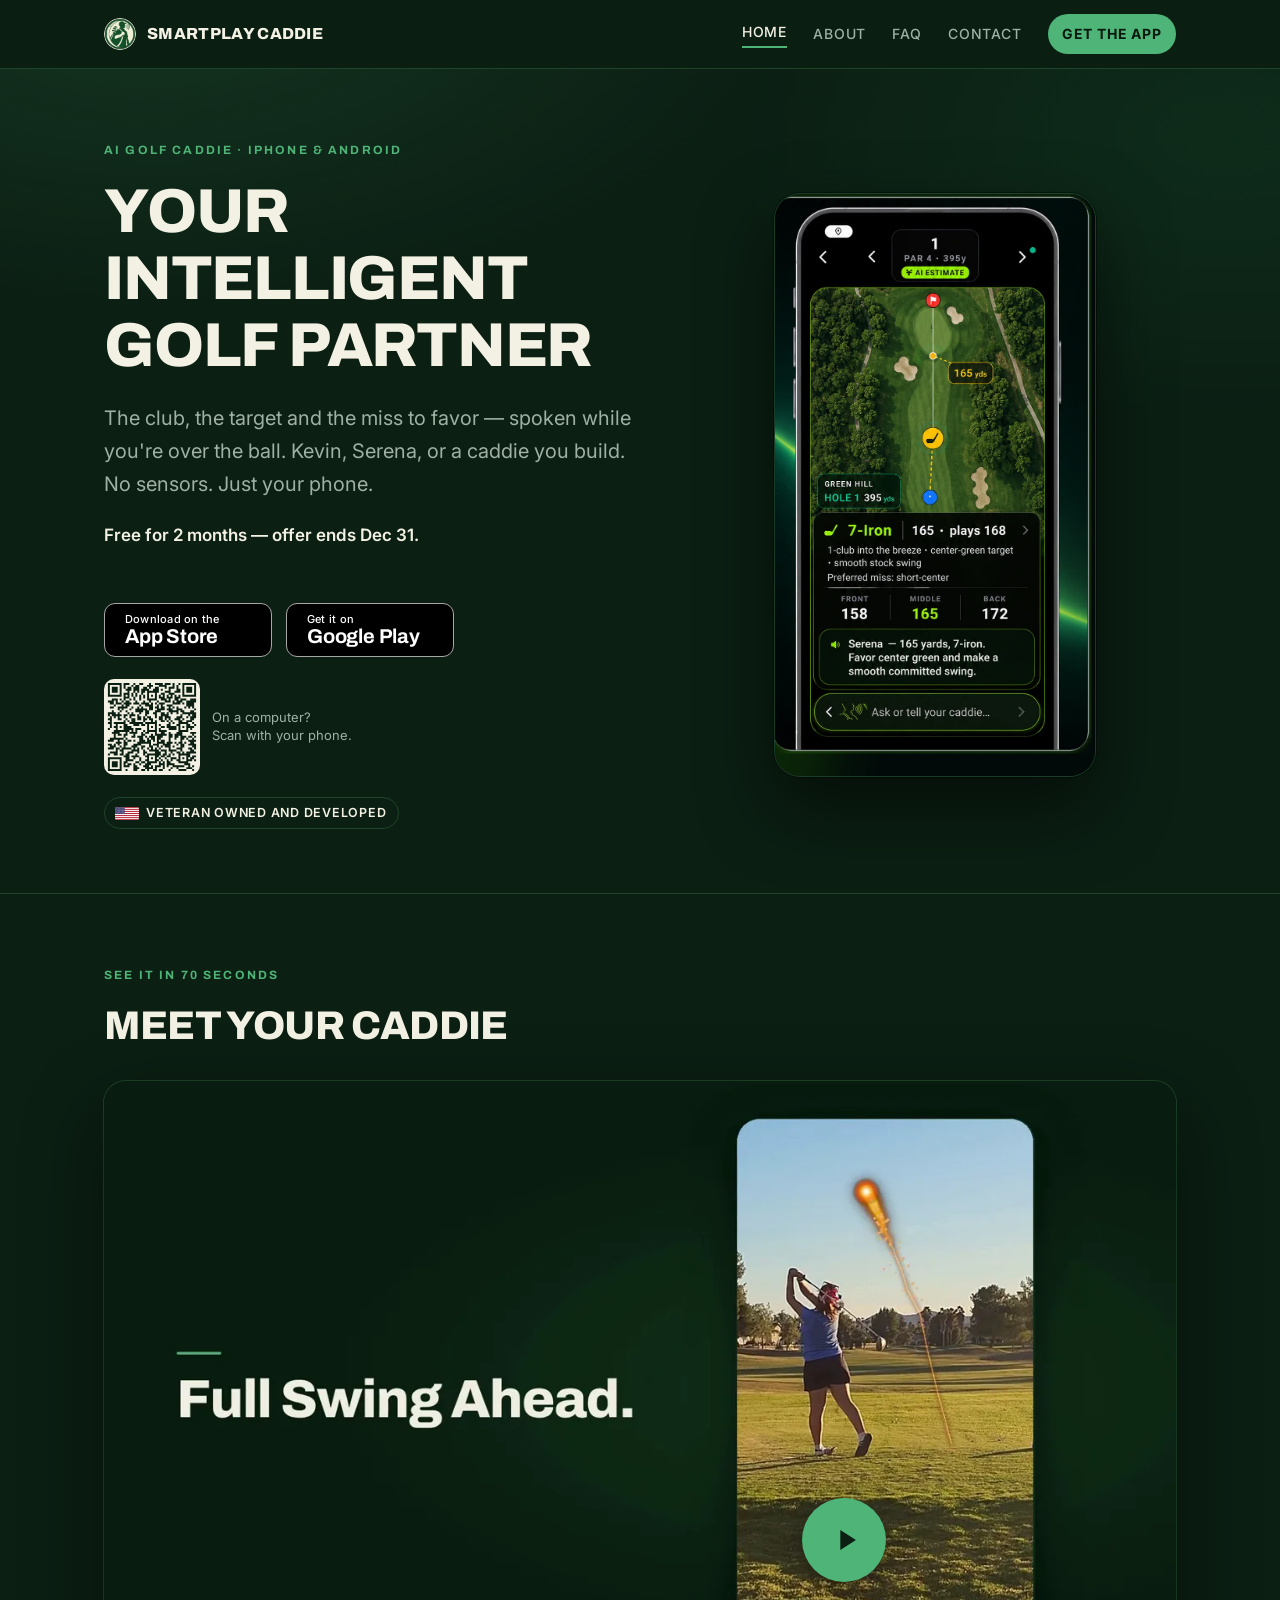
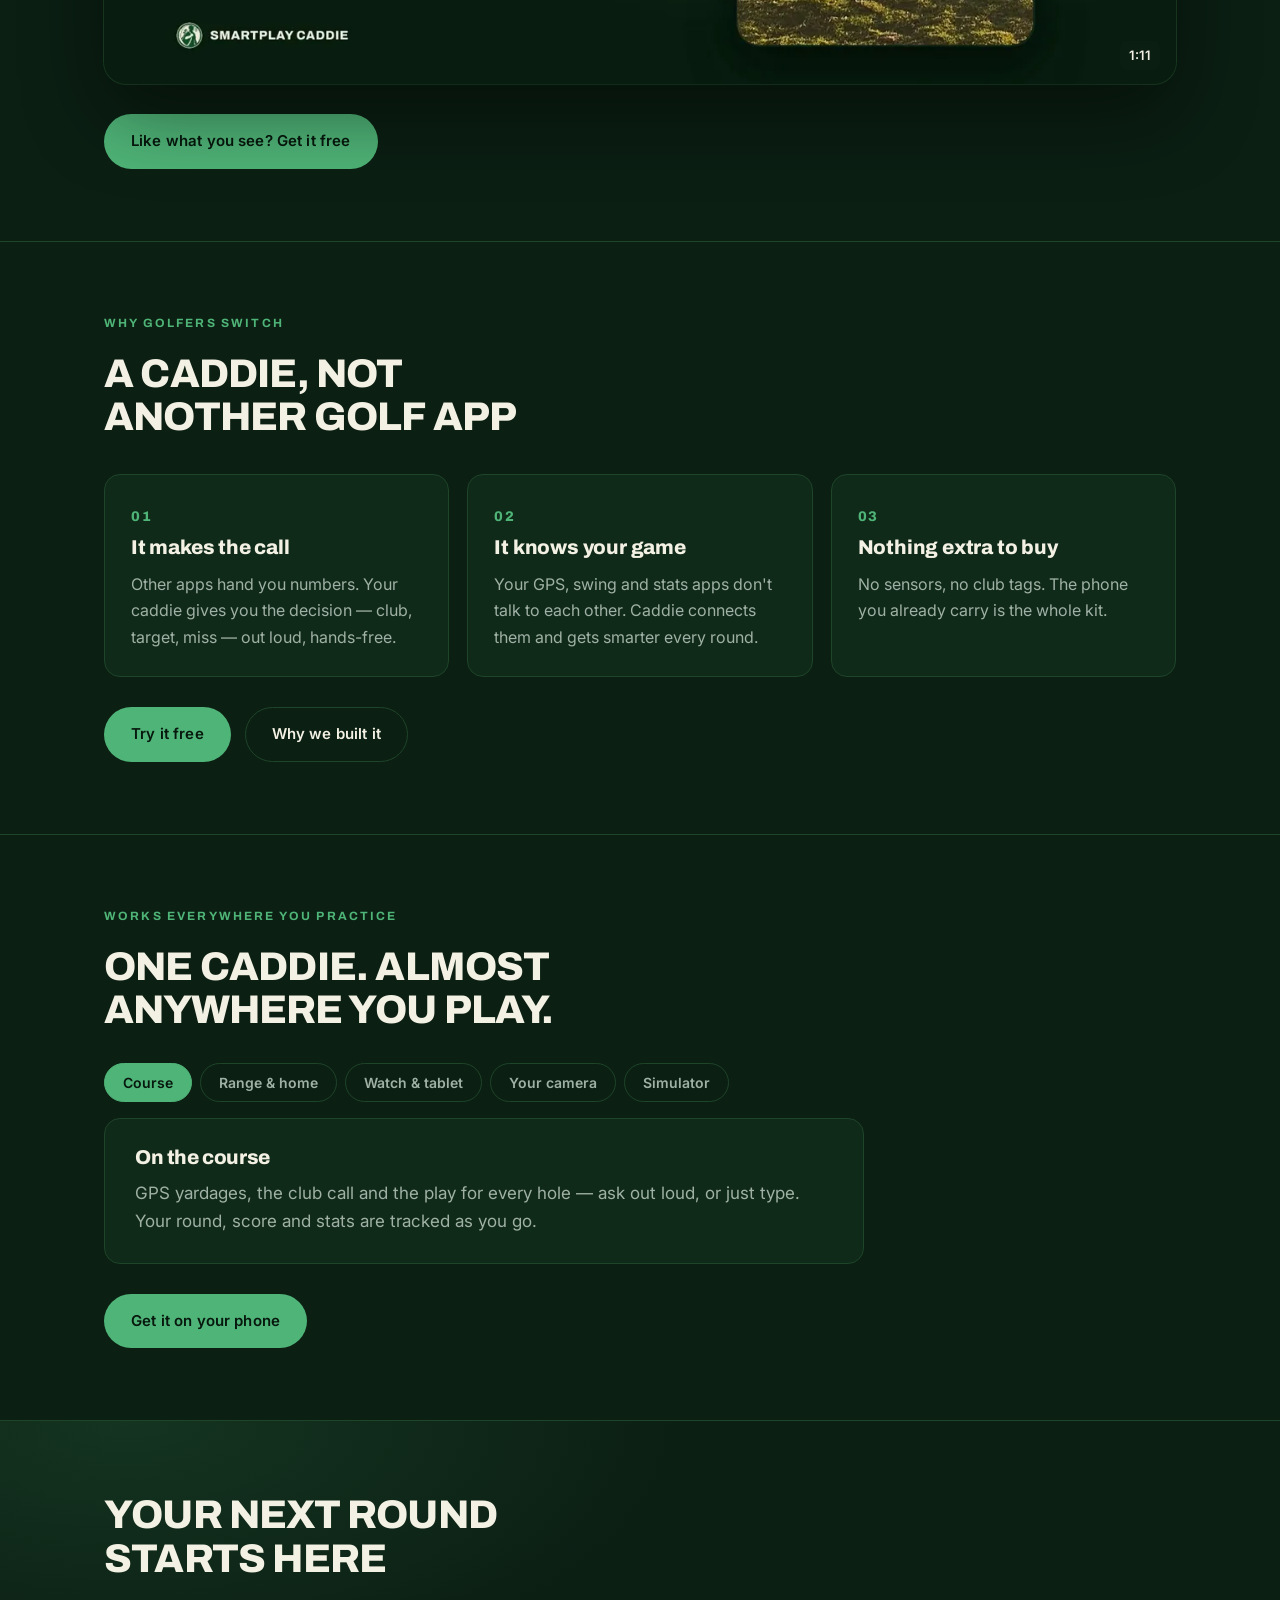
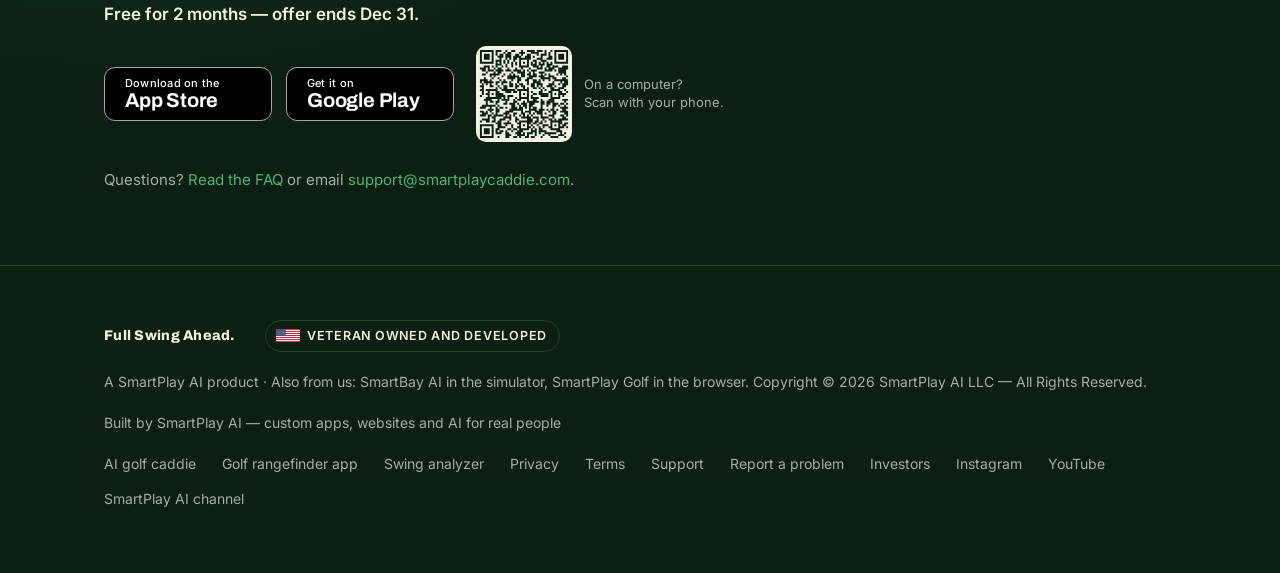
==== commit ea5da047: "SEO: titles, descriptions, JSON-LD, alt text, Built by SmartPlay AI footer - Home and download title" ====
--- a/index.html
+++ b/index.html
@@ -3,15 +3,15 @@
 <head>
 <meta charset="utf-8">
 <meta name="viewport" content="width=device-width, initial-scale=1">
-<title>SmartPlay Caddie — AI Golf Caddie for GPS Yardage and Swing Analysis</title>
-<meta name="description" content="SmartPlay Caddie is a voice-first AI golf caddie. GPS yardage, club advice and swing feedback from Kevin, Serena, or a caddie you build — on your phone, tablet or watch, on the course or in the bay.">
+<title>SmartPlay Caddie: AI Golf Caddie, GPS &amp; Swing Analysis</title>
+<meta name="description" content="SmartPlay Caddie is a voice-first AI golf caddie: GPS yardage, club advice and swing feedback from Kevin, Serena or a caddie you build, on phone, tablet or watch.">
 <link rel="canonical" href="https://smartplaycaddie.com/">
 <meta name="apple-itunes-app" content="app-id=6772344465">
 <meta name="theme-color" content="#0B1F13">
 <meta property="og:type" content="website">
 <meta property="og:site_name" content="SmartPlay Caddie">
-<meta property="og:title" content="SmartPlay Caddie — AI Golf Caddie for GPS Yardage and Swing Analysis">
-<meta property="og:description" content="SmartPlay Caddie is a voice-first AI golf caddie. GPS yardage, club advice and swing feedback from Kevin, Serena, or a caddie you build — on your phone, tablet or watch, on the course or in the bay.">
+<meta property="og:title" content="SmartPlay Caddie: AI Golf Caddie, GPS &amp; Swing Analysis">
+<meta property="og:description" content="SmartPlay Caddie is a voice-first AI golf caddie: GPS yardage, club advice and swing feedback from Kevin, Serena or a caddie you build, on phone, tablet or watch.">
 <meta property="og:url" content="https://smartplaycaddie.com/">
 <meta property="og:image" content="https://smartplaycaddie.com/og.png">
 <meta property="og:image:width" content="1200">
@@ -101,7 +101,7 @@
 </head>
 <body>
 <header><div class="wrap bar">
-  <a class="brand" href="/"><img src="/favicon-192.png" alt="">SmartPlay Caddie</a>
+  <a class="brand" href="/"><img src="/favicon-192.png" alt="SmartPlay Caddie logo">SmartPlay Caddie</a>
   <nav><a href="/" aria-current=page>Home</a><a href="/about">About</a><a href="/faq">FAQ</a><a href="mailto:support@smartplaycaddie.com">Contact</a><a class="nav-cta" href="/get?utm_source=site-nav">Get the app</a></nav>
 </div></header>
 
@@ -130,7 +130,7 @@
   <h2>Meet your caddie</h2>
   <div class="yt" data-id="phRi4HL9-ow">
     <button type="button" class="yt-btn" aria-label="Play video: Welcome to SmartPlay Caddie, 1:11">
-      <img src="/video-poster.webp" width="1280" height="720" loading="lazy" alt="">
+      <img src="/video-poster.webp" width="1280" height="720" loading="lazy" alt="SmartPlay Caddie app tour video: hole view, club call and swing analysis">
       <span class="yt-play" aria-hidden="true"><svg viewBox="0 0 24 24" width="34" height="34"><path d="M8 5v14l11-7z" fill="currentColor"/></svg></span>
       <span class="yt-len" aria-hidden="true">1:11</span>
     </button>
@@ -202,6 +202,7 @@
   <span class="tag">Full Swing Ahead.</span>
   <span class="vet"><svg viewBox="0 0 190 100" width="24" height="13" role="img" aria-label="United States flag" style="flex:none;border-radius:2px"><rect width="190" height="100" fill="#FFFFFF"/><rect y="0.0" width="190" height="7.7" fill="#B22234"/><rect y="15.4" width="190" height="7.7" fill="#B22234"/><rect y="30.8" width="190" height="7.7" fill="#B22234"/><rect y="46.2" width="190" height="7.7" fill="#B22234"/><rect y="61.5" width="190" height="7.7" fill="#B22234"/><rect y="76.9" width="190" height="7.7" fill="#B22234"/><rect y="92.3" width="190" height="7.7" fill="#B22234"/><rect width="76" height="53.8" fill="#3C3B6E"/><circle cx="6.3" cy="5.4" r="2" fill="#FFFFFF"/><circle cx="18.9" cy="5.4" r="2" fill="#FFFFFF"/><circle cx="31.5" cy="5.4" r="2" fill="#FFFFFF"/><circle cx="44.1" cy="5.4" r="2" fill="#FFFFFF"/><circle cx="56.7" cy="5.4" r="2" fill="#FFFFFF"/><circle cx="69.3" cy="5.4" r="2" fill="#FFFFFF"/><circle cx="12.6" cy="10.8" r="2" fill="#FFFFFF"/><circle cx="25.2" cy="10.8" r="2" fill="#FFFFFF"/><circle cx="37.8" cy="10.8" r="2" fill="#FFFFFF"/><circle cx="50.4" cy="10.8" r="2" fill="#FFFFFF"/><circle cx="63.0" cy="10.8" r="2" fill="#FFFFFF"/><circle cx="6.3" cy="16.2" r="2" fill="#FFFFFF"/><circle cx="18.9" cy="16.2" r="2" fill="#FFFFFF"/><circle cx="31.5" cy="16.2" r="2" fill="#FFFFFF"/><circle cx="44.1" cy="16.2" r="2" fill="#FFFFFF"/><circle cx="56.7" cy="16.2" r="2" fill="#FFFFFF"/><circle cx="69.3" cy="16.2" r="2" fill="#FFFFFF"/><circle cx="12.6" cy="21.6" r="2" fill="#FFFFFF"/><circle cx="25.2" cy="21.6" r="2" fill="#FFFFFF"/><circle cx="37.8" cy="21.6" r="2" fill="#FFFFFF"/><circle cx="50.4" cy="21.6" r="2" fill="#FFFFFF"/><circle cx="63.0" cy="21.6" r="2" fill="#FFFFFF"/><circle cx="6.3" cy="27.0" r="2" fill="#FFFFFF"/><circle cx="18.9" cy="27.0" r="2" fill="#FFFFFF"/><circle cx="31.5" cy="27.0" r="2" fill="#FFFFFF"/><circle cx="44.1" cy="27.0" r="2" fill="#FFFFFF"/><circle cx="56.7" cy="27.0" r="2" fill="#FFFFFF"/><circle cx="69.3" cy="27.0" r="2" fill="#FFFFFF"/><circle cx="12.6" cy="32.4" r="2" fill="#FFFFFF"/><circle cx="25.2" cy="32.4" r="2" fill="#FFFFFF"/><circle cx="37.8" cy="32.4" r="2" fill="#FFFFFF"/><circle cx="50.4" cy="32.4" r="2" fill="#FFFFFF"/><circle cx="63.0" cy="32.4" r="2" fill="#FFFFFF"/><circle cx="6.3" cy="37.8" r="2" fill="#FFFFFF"/><circle cx="18.9" cy="37.8" r="2" fill="#FFFFFF"/><circle cx="31.5" cy="37.8" r="2" fill="#FFFFFF"/><circle cx="44.1" cy="37.8" r="2" fill="#FFFFFF"/><circle cx="56.7" cy="37.8" r="2" fill="#FFFFFF"/><circle cx="69.3" cy="37.8" r="2" fill="#FFFFFF"/><circle cx="12.6" cy="43.2" r="2" fill="#FFFFFF"/><circle cx="25.2" cy="43.2" r="2" fill="#FFFFFF"/><circle cx="37.8" cy="43.2" r="2" fill="#FFFFFF"/><circle cx="50.4" cy="43.2" r="2" fill="#FFFFFF"/><circle cx="63.0" cy="43.2" r="2" fill="#FFFFFF"/><circle cx="6.3" cy="48.6" r="2" fill="#FFFFFF"/><circle cx="18.9" cy="48.6" r="2" fill="#FFFFFF"/><circle cx="31.5" cy="48.6" r="2" fill="#FFFFFF"/><circle cx="44.1" cy="48.6" r="2" fill="#FFFFFF"/><circle cx="56.7" cy="48.6" r="2" fill="#FFFFFF"/><circle cx="69.3" cy="48.6" r="2" fill="#FFFFFF"/></svg>Veteran Owned and Developed</span>
   <span>A <a href="https://smartplayapps.com">SmartPlay AI</a> product &middot; Also from us: <a href="https://smartbayai.com">SmartBay AI</a> in the simulator, <a href="https://smartplaygolf.com">SmartPlay Golf</a> in the browser. Copyright &copy; 2026 SmartPlay AI LLC &mdash; All Rights Reserved.</span>
+  <span class="built"><a href="https://www.smartplayapps.com/services">Built by SmartPlay AI — custom apps, websites and AI for real people</a></span>
   <span class="flinks"><a href="/ai-golf-caddie">AI golf caddie</a><a href="/golf-rangefinder-app">Golf rangefinder app</a><a href="/golf-swing-analyzer">Swing analyzer</a><a href="/privacy">Privacy</a><a href="/terms">Terms</a><a href="mailto:support@smartplaycaddie.com">Support</a><a href="#" data-report-problem>Report a problem</a><a href="https://www.smartplayapps.com/investors">Investors</a><a href="https://www.instagram.com/smartplaycaddie/" rel="me noopener" target="_blank">Instagram</a><a href="https://www.youtube.com/@smartplaycaddie" rel="me noopener" target="_blank">YouTube</a><a href="https://www.youtube.com/@SmartPlayApps" rel="noopener" target="_blank">SmartPlay AI channel</a></span>
 </div></footer>
 <script>
